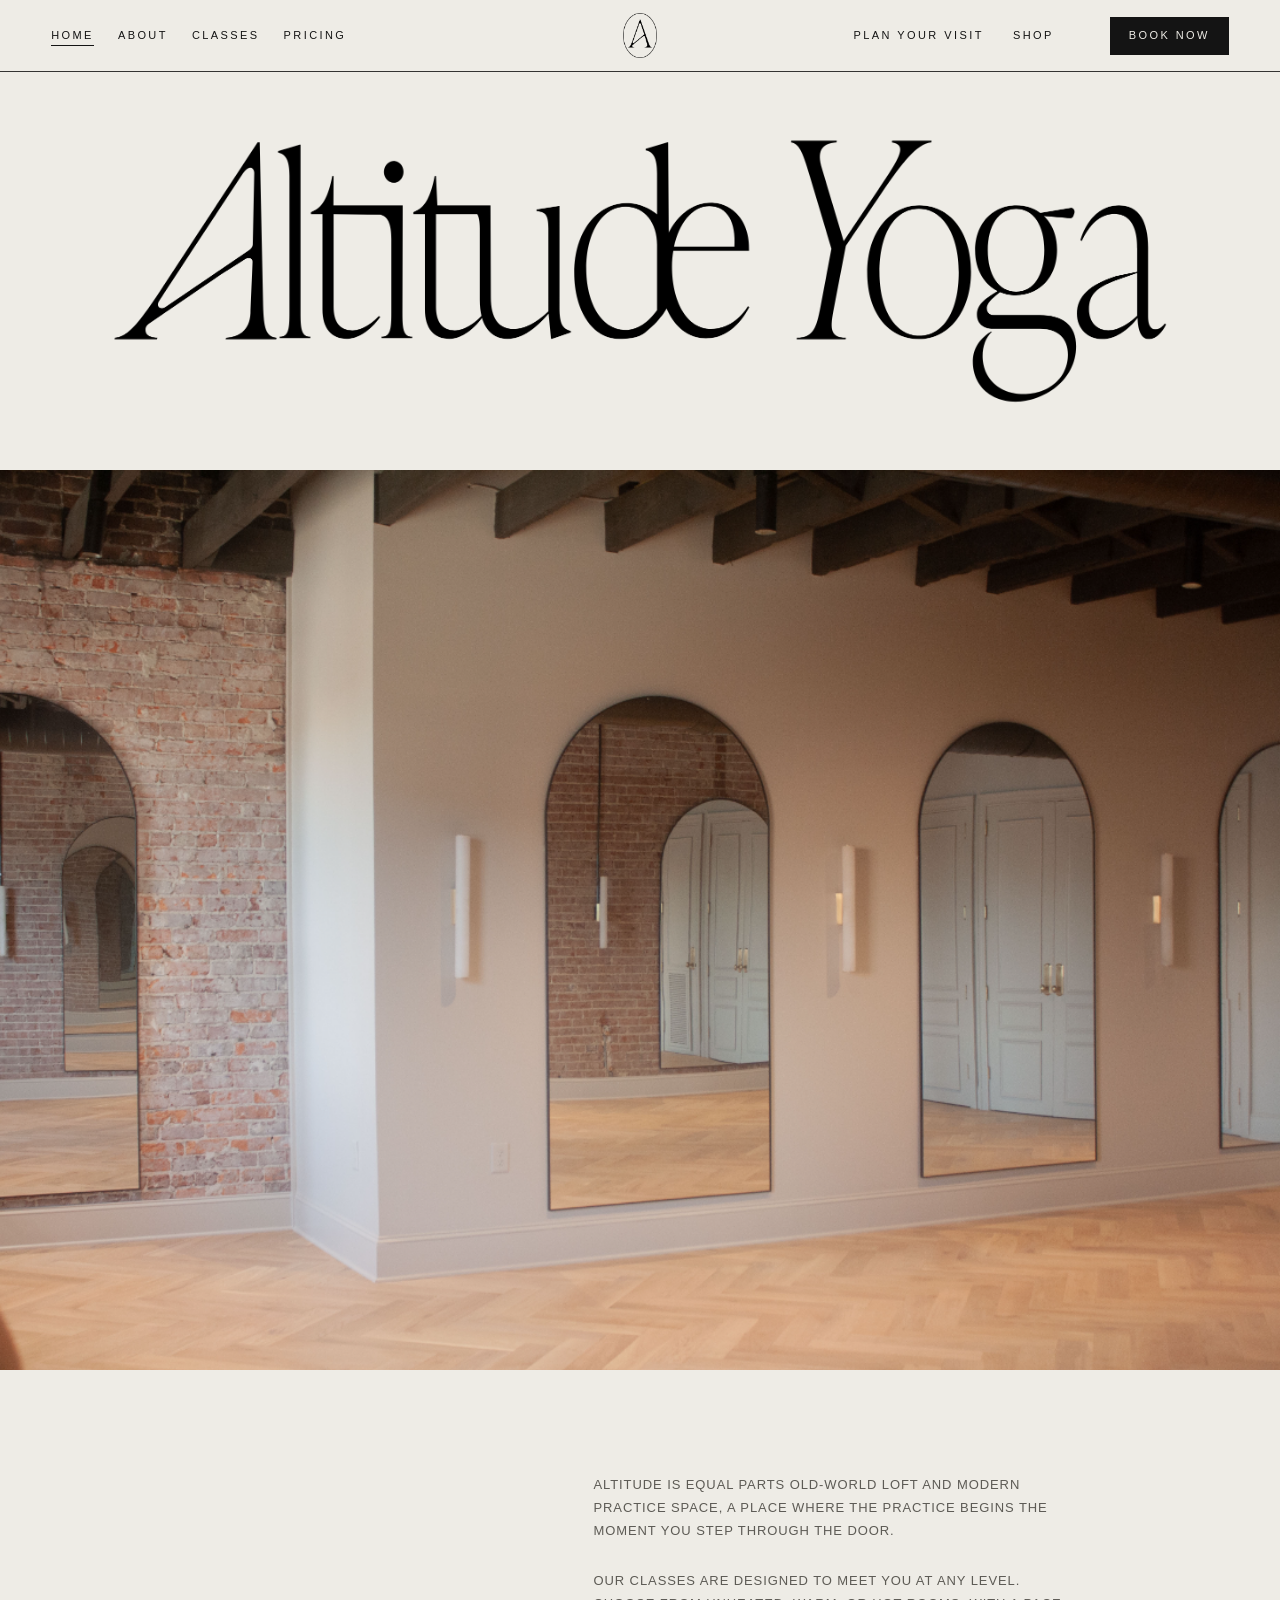
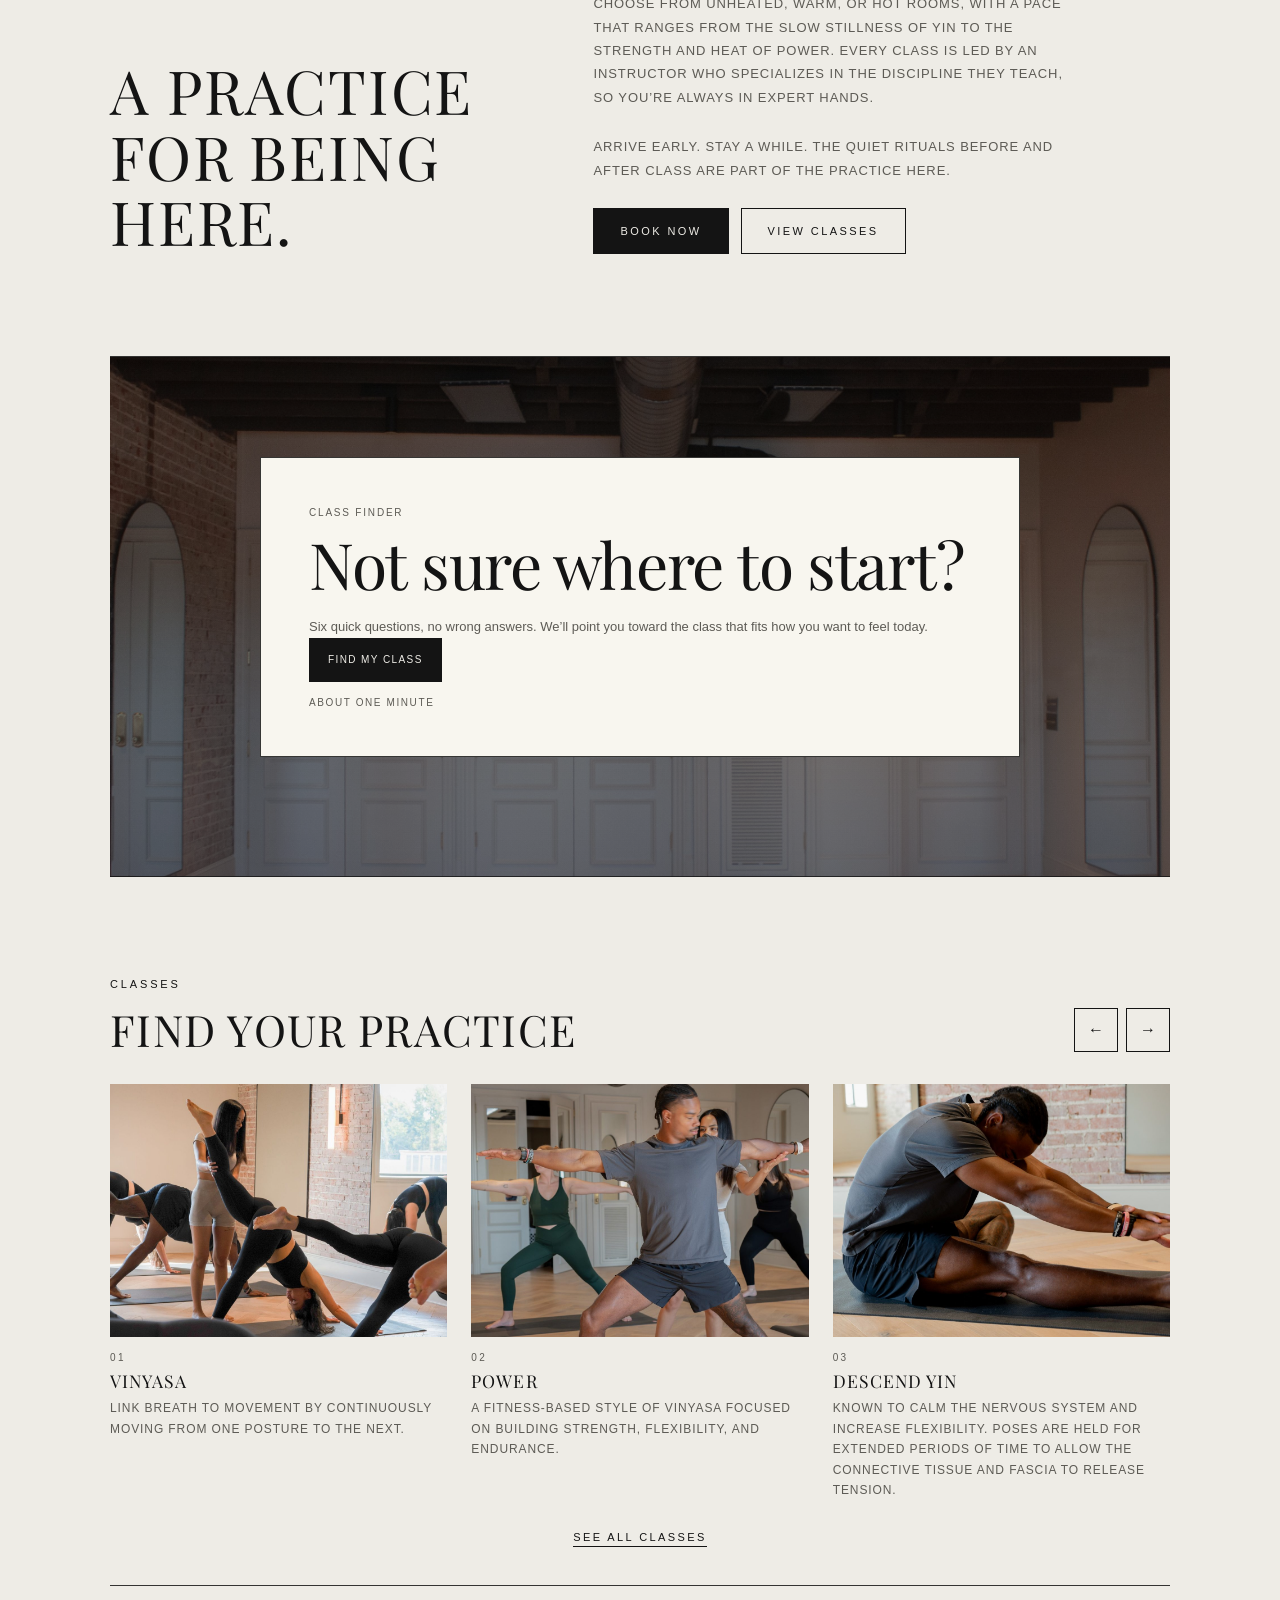
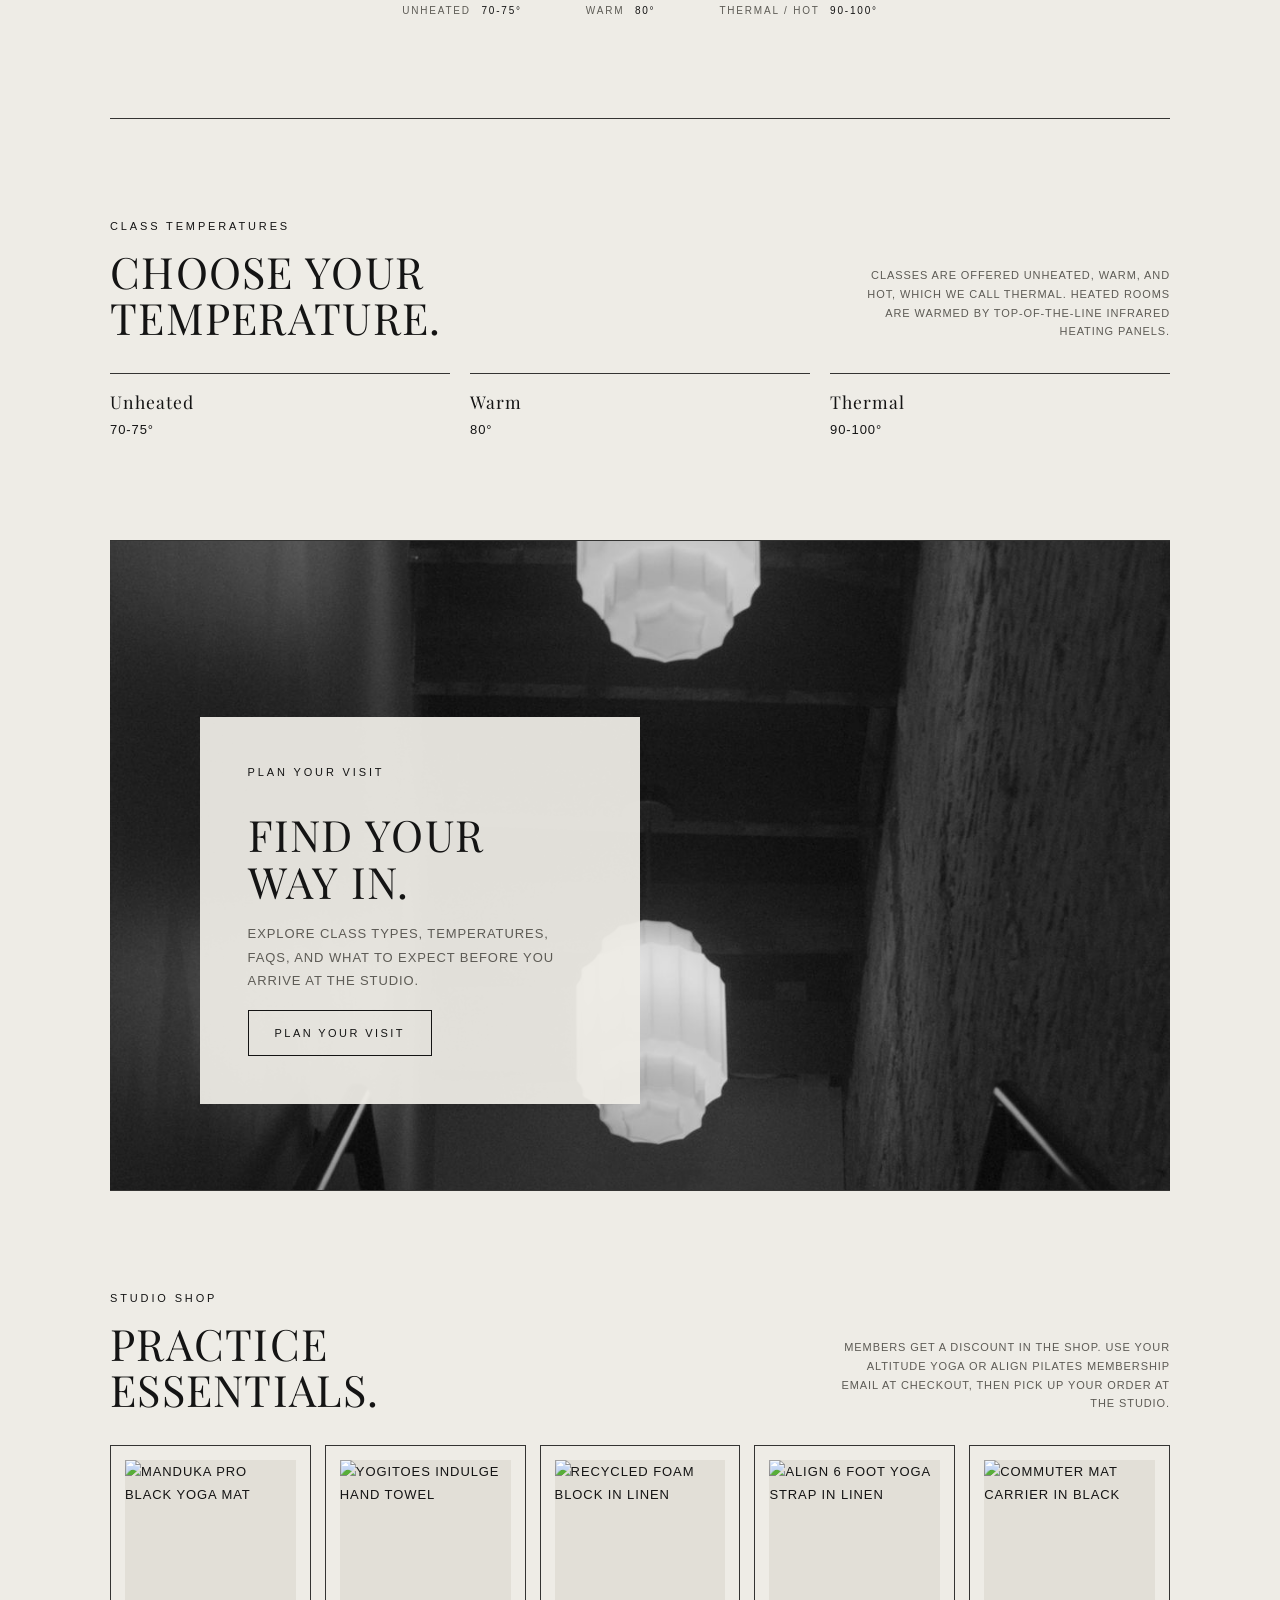
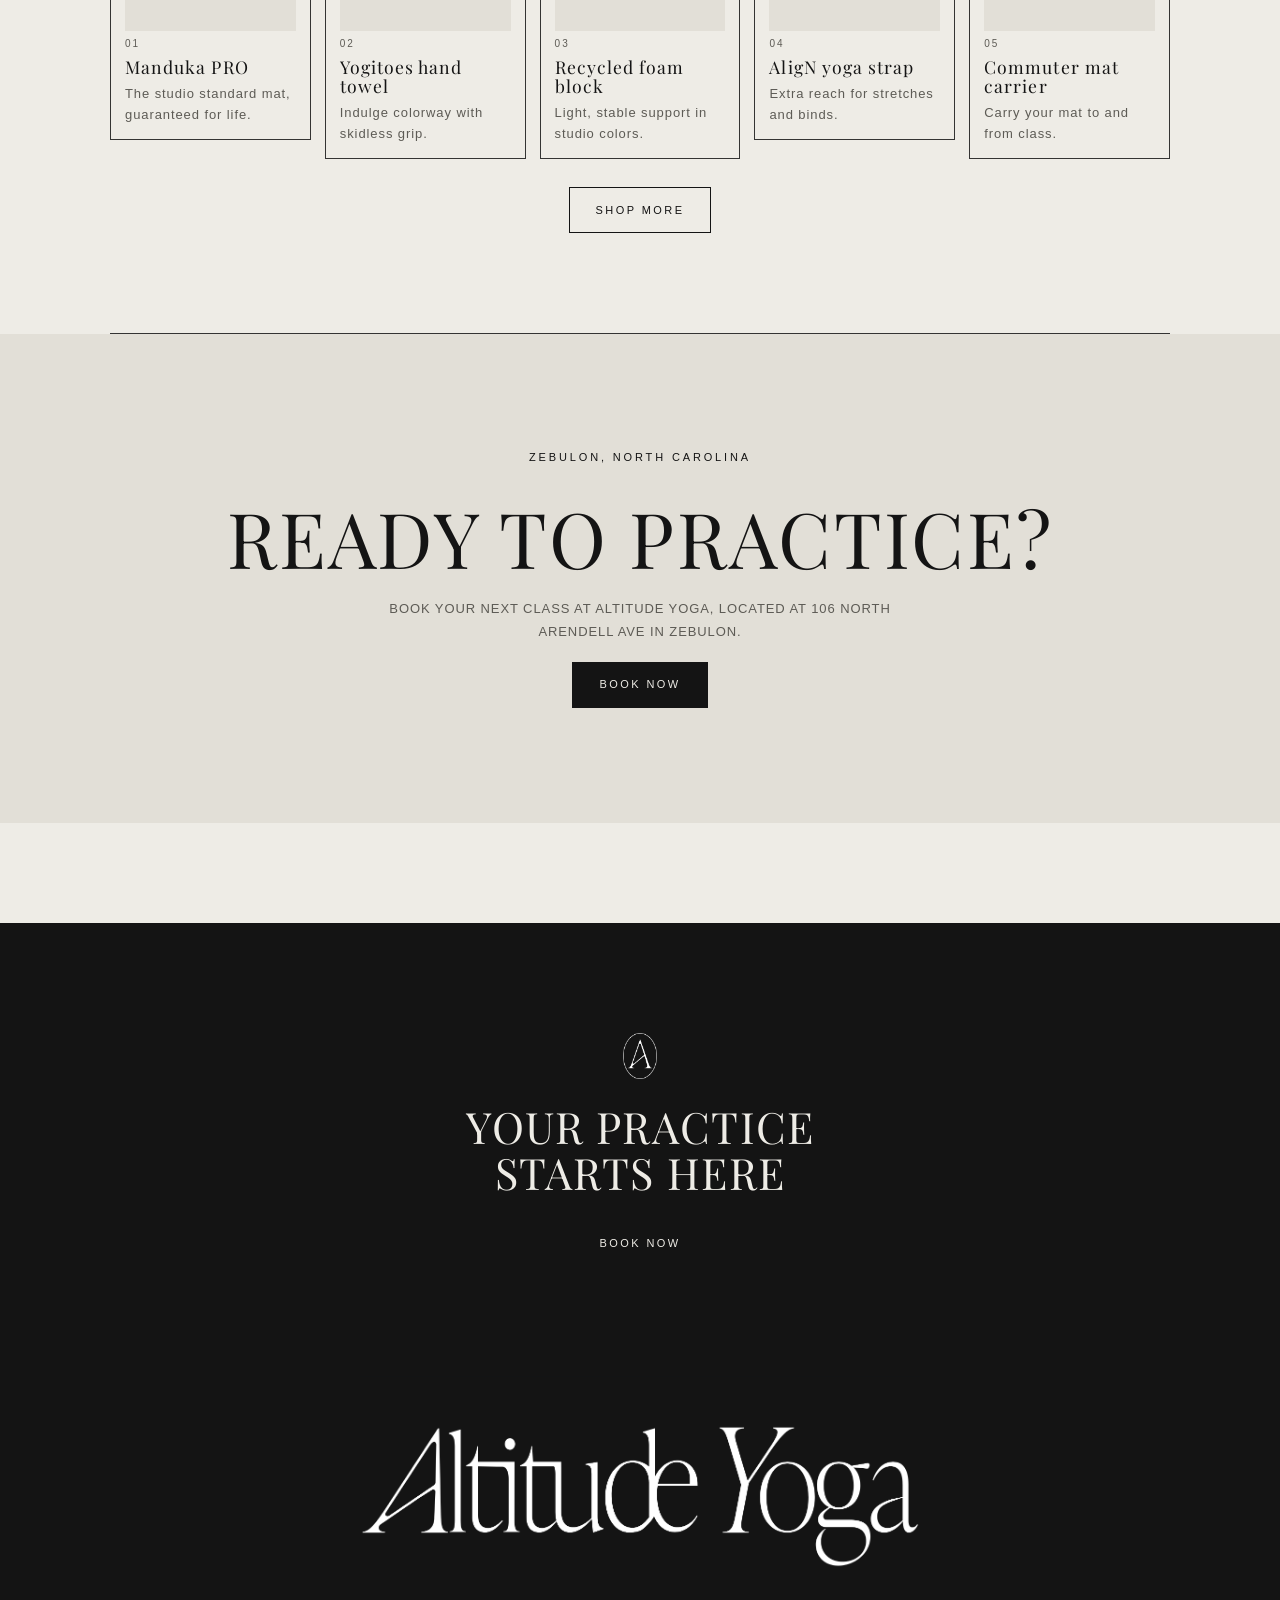
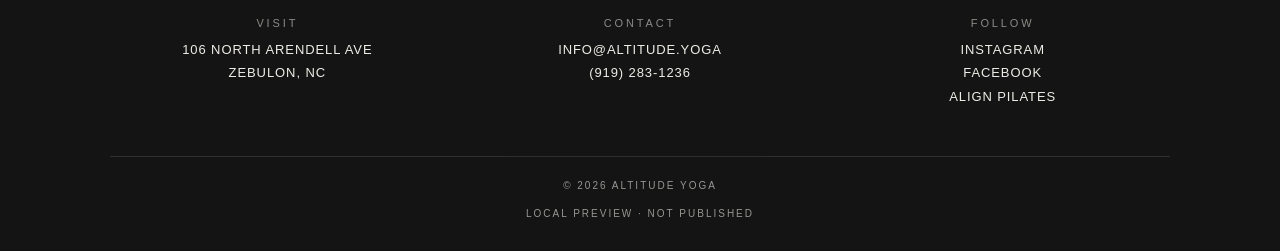
==== 03-build/index.html @ d3bca086 "Home page: new photos for Power, Climb & Descend, and Aero: Mat Pilates Co-Authored-By: Claude Opus " ====
<!doctype html>
<html lang="en">
  <head>
    <meta charset="UTF-8" />
    <meta name="viewport" content="width=device-width, initial-scale=1, viewport-fit=cover" />
    <meta name="theme-color" content="#eeece6" />
    <meta name="description" content="Altitude Yoga is a yoga studio in Zebulon, NC offering Vinyasa, Power, Descend Yin, Yoga Sculpt, Aero: Mat Pilates, memberships, and class packs." />
    <meta name="geo.region" content="US-NC" />
    <meta name="geo.placename" content="Zebulon" />
    <meta name="geo.position" content="35.8244;-78.3147" />
    <title>Yoga Studio in Zebulon, NC | Altitude Yoga</title>
    <link rel="preconnect" href="https://fonts.googleapis.com" />
    <link rel="preconnect" href="https://fonts.gstatic.com" crossorigin />
    <link rel="stylesheet" href="https://fonts.googleapis.com/css2?family=Playfair+Display:wght@400;500&display=swap" />
    <link rel="stylesheet" href="styles.css" />
    <script type="application/ld+json">
      {
        "@context": "https://schema.org",
        "@type": "YogaStudio",
        "name": "Altitude Yoga",
        "description": "Yoga studio in Zebulon, North Carolina offering yoga classes, memberships, and class packs.",
        "address": {
          "@type": "PostalAddress",
          "streetAddress": "106 North Arendell Ave",
          "addressLocality": "Zebulon",
          "addressRegion": "NC",
          "addressCountry": "US"
        },
        "areaServed": "Zebulon, North Carolina",
        "parentOrganization": { "@type": "Organization", "name": "Align Pilates" }
      }
    </script>
    <script src="script.js" defer></script>
    <script src="../class-quiz.js" defer></script>
  </head>
  <body>
    <!-- HEADER -->
    <header class="site-header">
      <nav class="nav-desktop" aria-label="Primary">
        <a class="is-active" href="#top">Home</a>
        <a href="about.html">About</a>
        
        <a href="plan-your-visit.html#classes">Classes</a>
        <a href="pricing.html">Pricing</a>
        <a href="plan-your-visit.html">Plan your visit</a>
        <a href="https://www.shop.altitude.yoga" target="_blank" rel="noopener">Shop</a>
      </nav>
      <a class="header-oval" href="#top" aria-label="Altitude Yoga home">
        <img src="assets/altitude-oval.png" alt="" width="1820" height="2460" />
      </a>
      <div class="header-actions">
        <a class="btn btn-solid btn-small" href="https://get.mndbdy.ly/mBLZj3Mfx7b" target="_blank" rel="noopener">Book now</a>
        <button class="menu-btn" type="button" aria-label="Open menu" aria-expanded="false" aria-controls="mobile-menu">
          <span></span><span></span>
        </button>
      </div>
    </header>

    <!-- MOBILE MENU -->
    <div class="mobile-menu" id="mobile-menu" hidden>
      <nav aria-label="Mobile">
        <a href="#top">Home</a>
        <a href="about.html">About</a>
        
        <a href="plan-your-visit.html#classes">Classes</a>
        <a href="pricing.html">Pricing</a>
        <a href="plan-your-visit.html">Plan your visit</a>
        <a href="https://www.shop.altitude.yoga" target="_blank" rel="noopener">Shop</a>
      </nav>
      <div class="mobile-menu-foot">
        <a class="btn btn-solid" href="https://get.mndbdy.ly/mBLZj3Mfx7b" target="_blank" rel="noopener">Book now</a>
        <img src="assets/altitude-oval.png" alt="" width="1820" height="2460" />
      </div>
    </div>

    <main id="top">
      <!-- MASTHEAD: wordmark on paper -->
      <section class="masthead" aria-labelledby="page-title">
        <h1 id="page-title">
          <img class="wordmark" src="assets/altitude-wordmark.png" alt="Altitude Yoga" width="2390" height="609" />
        </h1>
      </section>

      <!-- IMAGE BAND -->
      <figure class="band">
        <img src="assets/studio/studio-hero-custom.png" alt="Exposed brick, arched mirrors, and white cabinet doors inside the Altitude Yoga studio in Zebulon, North Carolina" />
      </figure>

      <!-- INTRO -->
      <section class="intro wrap" id="about" aria-labelledby="intro-title">
        <h2 id="intro-title">A practice<br />for being here.</h2>
        <div class="intro-body">
          <p>Altitude is equal parts old-world loft and modern practice space, a place where the practice begins the moment you step through the door.</p>
          <p>Our classes are designed to meet you at any level. Choose from unheated, warm, or hot rooms, with a pace that ranges from the slow stillness of yin to the strength and heat of power. Every class is led by an instructor who specializes in the discipline they teach, so you’re always in expert hands.</p>
          <p>Arrive early. Stay a while. The quiet rituals before and after class are part of the practice here.</p>
          <div class="btn-row">
            <a class="btn btn-solid" href="https://get.mndbdy.ly/mBLZj3Mfx7b" target="_blank" rel="noopener">Book now</a>
            <a class="btn btn-line" href="plan-your-visit.html#classes">View classes</a>
          </div>
        </div>
      </section>

      <section class="section wrap quiz-section" aria-label="Class finder">
        <div id="class-quiz"></div>
      </section>

      <!-- CLASSES -->
      <section class="section wrap" id="classes" aria-labelledby="classes-title">
        <div class="section-top">
          <div>
            <p class="eyebrow">Classes</p>
            <h2 id="classes-title">Find your practice</h2>
          </div>
          <div class="carousel-controls">
            <button class="carousel-btn" type="button" data-carousel-prev aria-label="Previous classes">&larr;</button>
            <button class="carousel-btn" type="button" data-carousel-next aria-label="Next classes">&rarr;</button>
          </div>
        </div>
        <div class="class-carousel" id="class-carousel" tabindex="0" aria-label="Class types, scroll or use the arrows to see more">
          <article class="card">
            <div class="card-img ratio-land"><img src="assets/studio/class-vinyasa.jpg" alt="Teacher guiding a student in three-legged dog during a flowing vinyasa class" loading="lazy" width="1200" height="900" /></div>
            <p class="card-num">01</p>
            <h3>Vinyasa</h3>
            <p class="card-text">Link breath to movement by continuously moving from one posture to the next.</p>
          </article>
          <article class="card">
            <div class="card-img ratio-land"><img src="assets/studio/class-power.jpg" alt="Teacher guiding a student's arms in warrior II as the class holds the pose" loading="lazy" width="1200" height="900" /></div>
            <p class="card-num">02</p>
            <h3>Power</h3>
            <p class="card-text">A fitness-based style of vinyasa focused on building strength, flexibility, and endurance.</p>
          </article>
          <article class="card">
            <div class="card-img ratio-land"><img src="assets/studio/class-yin.jpg" alt="Student folding forward in a long seated hold" loading="lazy" width="1200" height="900" /></div>
            <p class="card-num">03</p>
            <h3>Descend Yin</h3>
                        <p class="card-text">Known to calm the nervous system and increase flexibility. Poses are held for extended periods of time to allow the connective tissue and fascia to release tension.</p>
          </article>
          <article class="card">
            <div class="card-img ratio-land"><img src="assets/studio/class-climb-descend.jpg" alt="Student in a low lunge with hands at heart" loading="lazy" width="1200" height="900" /></div>
            <p class="card-num">04</p>
            <h3>Climb &amp; Descend</h3>
            <p class="card-text">The perfect blend of movement and stillness. Students will move through a slow vinyasa before slowing down with long, restorative holds.</p>
          </article>
          <article class="card">
            <div class="card-img ratio-land"><img src="assets/studio/class-sculpt.jpg" alt="Student in a lunge holding hand weights during Yoga Sculpt" loading="lazy" width="1200" height="900" /></div>
            <p class="card-num">05</p>
            <h3>Yoga Sculpt</h3>
            <p class="card-text">This class blends the mindful movement of yoga with the strength and sculpting power of a full-body workout - yoga, dumbbell-based strength training, and a stretch cooldown all in one class.</p>
          </article>
          <article class="card">
            <div class="card-img ratio-land"><img src="assets/studio/class-pilates.jpg" alt="Student lifting into wheel pose on the mat" loading="lazy" width="1200" height="900" /></div>
            <p class="card-num">06</p>
            <h3>Aero: Mat Pilates</h3>
                        <p class="card-text">A mat Pilates class focused on core strength, control, and precise movement. Expect to feel the burn.</p>
          </article>
        </div>
        <div class="carousel-foot"><a class="link" href="plan-your-visit.html#classes">See all classes</a></div>
        <div class="temperature-note" aria-label="Class temperatures">
          <span>Unheated <strong>70-75&deg;</strong></span>
          <span>Warm <strong>80&deg;</strong></span>
          <span>Thermal / Hot <strong>90-100&deg;</strong></span>
        </div>
      </section>

      <section class="section wrap heat-section" aria-labelledby="heat-title">
        <div class="section-top"><div><p class="eyebrow">Class temperatures</p><h2 id="heat-title">Choose your<br />temperature.</h2></div><p class="shop-member-note">Classes are offered unheated, warm, and hot, which we call Thermal. Heated rooms are warmed by top-of-the-line infrared heating panels.</p></div>
        <div class="planner-classes heat-options">
          <article><h3>Unheated</h3><p><strong>70-75&deg;</strong></p></article>
          <article><h3>Warm</h3><p><strong>80&deg;</strong></p></article>
          <article><h3>Thermal</h3><p><strong>90-100&deg;</strong></p></article>
        </div>
      </section>

      <section class="section wrap visit-preview" aria-labelledby="visit-preview-title">
        <div class="visit-preview-copy"><p class="eyebrow">Plan your visit</p><h2 id="visit-preview-title">Find your<br />way in.</h2><p class="muted">Explore class types, temperatures, FAQs, and what to expect before you arrive at the studio.</p><a class="btn btn-line" href="plan-your-visit.html">Plan your visit</a></div>
        <img src="assets/studio/studio-stairwell.jpg" alt="Two glass pendant lights hanging above the studio stairwell" loading="lazy" />
      </section>

      <section class="section wrap shop-preview" aria-labelledby="shop-title">
        <div class="section-top"><div><p class="eyebrow">Studio shop</p><h2 id="shop-title">Practice<br />essentials.</h2></div><p class="shop-member-note">Members get a discount in the shop. Use your Altitude Yoga or Align Pilates membership email at checkout, then pick up your order at the studio.</p></div>
        <div class="shop-grid">
          <a class="shop-card" href="https://www.shop.altitude.yoga/product/manduka-pro?sku=111011010" target="_blank" rel="noopener"><img src="https://cdn.shopify.com/s/files/1/0132/3529/0170/files/111011010-Mats-PRO71-BLACK-01.jpg?width=800" alt="Manduka PRO black yoga mat" loading="lazy" /><span>01</span><h3>Manduka PRO</h3><p>The studio standard mat, guaranteed for life.</p></a>
          <a class="shop-card" href="https://www.shop.altitude.yoga/product/yogitoes-hand-towel?sku=261071060" target="_blank" rel="noopener"><img src="https://cdn.shopify.com/s/files/1/0132/3529/0170/files/261071060-YTRSKIDLESS-16-INDULGE_2.0_01.jpg?width=800" alt="Yogitoes Indulge hand towel" loading="lazy" /><span>02</span><h3>Yogitoes hand towel</h3><p>Indulge colorway with skidless grip.</p></a>
          <a class="shop-card" href="https://www.shop.altitude.yoga/product/recycled-foam-block?sku=451012684" target="_blank" rel="noopener"><img src="https://cdn.shopify.com/s/files/1/0132/3529/0170/files/451012684-R-FOAM-BLOCK-LINEN_02.jpg?width=800" alt="Recycled foam block in Linen" loading="lazy" /><span>03</span><h3>Recycled foam block</h3><p>Light, stable support in studio colors.</p></a>
          <a class="shop-card" href="https://www.shop.altitude.yoga/product/align-yoga-strap-6?sku=413016684" target="_blank" rel="noopener"><img src="https://cdn.shopify.com/s/files/1/0132/3529/0170/files/413016684_ALIGN-6FT_LINEN_02.jpg?width=800" alt="AligN 6 foot yoga strap in Linen" loading="lazy" /><span>04</span><h3>AligN yoga strap</h3><p>Extra reach for stretches and binds.</p></a>
          <a class="shop-card" href="https://www.shop.altitude.yoga/product/the-commuter?sku=332012010" target="_blank" rel="noopener"><img src="https://cdn.shopify.com/s/files/1/0132/3529/0170/products/2132md_Commuter_332012010_Carriers_Black_01_1.jpg?width=800" alt="Commuter mat carrier in Black" loading="lazy" /><span>05</span><h3>Commuter mat carrier</h3><p>Carry your mat to and from class.</p></a>
        </div>
        <div class="shop-more"><a class="btn btn-line" href="https://www.shop.altitude.yoga" target="_blank" rel="noopener">Shop more</a></div>
      </section>

      <section class="booking-cta" id="booking" aria-labelledby="booking-title">
        <p class="eyebrow">Zebulon, North Carolina</p>
        <h2 id="booking-title">Ready to practice?</h2>
        <p>Book your next class at Altitude Yoga, located at 106 North Arendell Ave in Zebulon.</p>
        <a class="btn btn-solid" href="https://get.mndbdy.ly/mBLZj3Mfx7b" target="_blank" rel="noopener">Book now</a>
      </section>

      <!-- CLOSING -->
      <section class="closing" aria-labelledby="closing-title">
        <img class="closing-oval" src="assets/altitude-oval.png" alt="" width="1820" height="2460" />
        <h2 id="closing-title">Your practice<br />starts here</h2>
        <a class="btn btn-light" href="https://get.mndbdy.ly/mBLZj3Mfx7b" target="_blank" rel="noopener">Book now</a>
      </section>
    </main>

    <!-- FOOTER -->
    <footer class="site-footer" id="journal">
      <img class="footer-wordmark" src="assets/altitude-wordmark.png" alt="Altitude Yoga" width="2390" height="609" loading="lazy" />
      <div class="footer-grid">
        <div>
          <p class="eyebrow">Visit</p>
          <p>106 North Arendell Ave<br />Zebulon, NC</p>
        </div>
        <div>
          <p class="eyebrow">Contact</p>
          <p><a href="mailto:info@altitude.yoga">info@altitude.yoga</a><br /><a href="tel:+19192831236">(919) 283-1236</a></p>
        </div>
        <div>
          <p class="eyebrow">Follow</p>
          <p><a href="https://www.instagram.com/altitude_yoga_nc/" target="_blank" rel="noopener">Instagram</a><br /><a href="https://www.facebook.com/share/1F29ZhQ2dJ/" target="_blank" rel="noopener">Facebook</a><br /><a href="https://www.alignpilates.fit" target="_blank" rel="noopener">Align Pilates</a></p>
        </div>
      </div>
      <p class="footer-copy">© 2026 Altitude Yoga</p>
      <p class="footer-version"><!--site-version-->Local preview · not published<!--/site-version--></p>
    </footer>
  </body>
</html>
---- 03-build/styles.css ----
/* Altitude Yoga — home page
   Type: Playfair Display (display) + Helvetica (UI/body), all caps.
   Logos: altitude-wordmark.png / altitude-oval.png are black; .invert makes them white. */

:root {
  --paper: #eeece6;
  --stone: #e2dfd7;
  --ink: #141414;
  --muted: #5d5b55;
  --rule: rgba(20, 20, 20, .85);
  --serif: 'Playfair Display', 'Times New Roman', Times, serif;
  --sans: 'Helvetica Neue', Helvetica, Arial, sans-serif;
  --gutter: clamp(20px, 4vw, 56px);
  --max: 1120px;
  --header-h: 72px;
  --safe-top: env(safe-area-inset-top, 0px);
  --safe-bottom: env(safe-area-inset-bottom, 0px);
}

* { box-sizing: border-box; }
html { scroll-behavior: smooth; scroll-padding-top: calc(var(--header-h) + var(--safe-top)); -webkit-text-size-adjust: 100%; }
body {
  margin: 0;
  background: var(--paper);
  color: var(--ink);
  font: 400 13px/1.8 var(--sans);
  letter-spacing: .07em;
  text-transform: uppercase;
  -webkit-font-smoothing: antialiased;
  -webkit-tap-highlight-color: transparent;
}
body.menu-open { overflow: hidden; }
img { display: block; max-width: 100%; height: auto; }
a { color: inherit; text-decoration: none; }
h1, h2, h3, p, ul, figure { margin: 0; padding: 0; }
h2, h3 { font-family: var(--serif); font-weight: 400; letter-spacing: .03em; line-height: 1.08; }
h2 { font-size: clamp(1.8rem, 3.4vw, 2.7rem); }
h3 { font-size: 1.1rem; letter-spacing: .06em; }
:focus-visible { outline: 1px solid currentColor; outline-offset: 4px; }

.wrap { width: min(100% - var(--gutter) * 2, var(--max)); margin-inline: auto; }
.eyebrow { margin-bottom: 14px; font: 500 11px/1.3 var(--sans); letter-spacing: .26em; }
.muted { color: var(--muted); }

/* Buttons */
.btn {
  display: inline-flex;
  align-items: center;
  justify-content: center;
  min-height: 46px;
  padding: 0 26px;
  border: 1px solid var(--ink);
  font: 500 11px/1 var(--sans);
  letter-spacing: .22em;
  transition: background .2s, color .2s;
}
.btn-solid { background: var(--ink); color: var(--paper); }
.btn-solid:hover { background: transparent; color: var(--ink); }
.btn-line:hover { background: var(--ink); color: var(--paper); }
.btn-light { border-color: var(--paper); color: var(--paper); }
.btn-light:hover { background: var(--paper); color: var(--ink); }
.btn-small { min-height: 38px; padding: 0 18px; }
.btn-row { display: flex; flex-wrap: wrap; gap: 12px; }
.link { padding-bottom: 3px; border-bottom: 1px solid currentColor; font: 500 11px/1 var(--sans); letter-spacing: .22em; white-space: nowrap; }
.link:hover { opacity: .6; }

/* Header */
.site-header {
  position: sticky;
  top: 0;
  z-index: 30;
  display: grid;
  grid-template-columns: 1fr auto 1fr;
  align-items: center;
  height: calc(var(--header-h) + var(--safe-top));
  padding: var(--safe-top) var(--gutter) 0;
  background: var(--paper);
  border-bottom: 1px solid var(--rule);
}
.nav-desktop { display: flex; gap: 24px; }
@media (min-width: 901px) and (max-width: 1040px) {
  .nav-desktop { gap: 16px; }
}
.nav-desktop a { padding: 4px 0; font: 500 11px/1 var(--sans); letter-spacing: .22em; border-bottom: 1px solid transparent; }
.nav-desktop a:hover, .nav-desktop .is-active { border-bottom-color: var(--ink); }
.header-oval { justify-self: center; }
.header-oval img { width: 34px; }
.header-actions { display: flex; align-items: center; justify-content: flex-end; gap: 8px; }
.menu-btn { display: none; }

@media (min-width: 901px) {
  .nav-desktop a[href="plan-your-visit.html"] { position: absolute; top: 50%; right: calc(var(--gutter) + 245px); transform: translateY(-50%); white-space: nowrap; }
  .nav-desktop a[href="https://www.shop.altitude.yoga"] { position: absolute; top: 50%; right: calc(var(--gutter) + 175px); transform: translateY(-50%); white-space: nowrap; }
}

/* Mobile menu */
.mobile-menu {
  position: fixed;
  inset: 0;
  z-index: 20;
  display: flex;
  flex-direction: column;
  justify-content: space-between;
  height: 100dvh;
  padding: calc(var(--header-h) + var(--safe-top) + 24px) var(--gutter) calc(28px + var(--safe-bottom));
  background: var(--paper);
  overflow-y: auto;
}
.mobile-menu[hidden] { display: none; }
.mobile-menu nav { display: grid; }
.mobile-menu nav a { padding: 14px 0; border-bottom: 1px solid rgba(20, 20, 20, .15); font: 400 1.5rem/1.2 var(--serif); letter-spacing: .06em; }
.mobile-menu-foot { display: flex; align-items: center; justify-content: space-between; gap: 16px; padding-top: 28px; }
.mobile-menu-foot img { width: 30px; }

/* Masthead */
.masthead { padding: clamp(28px, 5vw, 64px) var(--gutter) clamp(36px, 5vw, 72px); }
.wordmark { width: min(100%, 1060px); margin: 0 auto; }
.masthead-meta {
  display: flex;
  justify-content: space-between;
  gap: 16px;
  max-width: 1060px;
  margin: clamp(20px, 3vw, 36px) auto 0;
  padding: 14px 0;
  border-top: 1px solid var(--rule);
  font: 500 10px/1.4 var(--sans);
  letter-spacing: .24em;
}

/* Image band */
.band { position: relative; width: 100%; margin: 0; overflow: hidden; background: #2a2a2a; }
.band img { width: 100%; height: auto; }
.band figcaption { position: absolute; left: 24px; bottom: 20px; color: #fff; font: 500 10px/1.9 var(--sans); letter-spacing: .26em; }

/* Intro */
.intro { display: grid; grid-template-columns: 1fr 1.3fr; gap: 40px; align-items: end; max-width: 1060px; padding: clamp(56px, 8vw, 110px) 0; border-bottom: 1px solid var(--rule); }
.intro h2 { font-size: clamp(2.2rem, 5vw, 3.8rem); }
.intro-body { display: grid; gap: 26px; }
.intro-body p { color: var(--muted); max-width: 480px; }
.page-heading { padding: clamp(70px, 12vw, 160px) 0 clamp(56px, 8vw, 100px); }
.about-hero-photo { width: min(100% - var(--gutter) * 2, 1280px); height: clamp(300px, 45vw, 620px); margin: 0 auto clamp(56px, 8vw, 110px); overflow: hidden; }
.about-hero-photo img { width: 100%; height: 100%; object-fit: cover; }
.visit-hero-photo { width: min(100% - var(--gutter) * 2, 1280px); height: clamp(280px, 42vw, 560px); margin: 0 auto clamp(56px, 8vw, 110px); overflow: hidden; }
.visit-hero-photo img { width: 100%; height: 100%; object-fit: cover; }
.page-heading h1 { max-width: 800px; margin-bottom: 26px; font: 400 clamp(3.6rem, 9vw, 8rem)/.94 var(--serif); letter-spacing: -.03em; text-transform: none; }
.lead { max-width: 620px; color: var(--muted); font-size: 1.05rem; line-height: 1.7; text-transform: none; }
.story { display: grid; grid-template-columns: 1fr 1.25fr; gap: 48px; padding: clamp(56px, 8vw, 110px) 0; border-top: 1px solid var(--rule); }
.story h2, .location-band h2 { font-size: clamp(2.4rem, 5vw, 4.5rem); }
.story-heading img { width: 100%; height: 300px; margin-top: 32px; object-fit: cover; }
.story-copy { display: grid; gap: 22px; max-width: 600px; color: var(--muted); line-height: 1.8; text-transform: none; }
.story-copy .btn { justify-self: start; margin-top: 10px; text-transform: uppercase; }
.about-page .page-heading { width: 100%; max-width: none; min-height: clamp(480px, 64vw, 760px); margin: 0; padding-inline: var(--gutter); display: grid; align-content: center; background: linear-gradient(rgba(20, 20, 20, .34), rgba(20, 20, 20, .5)), url('assets/studio/studio-mirror-wall.jpg') center / cover; color: var(--paper); text-align: center; }
.about-page .page-heading .lead { margin-inline: auto; color: var(--paper); }
.about-page .page-heading h1, .plan-page .page-heading h1 { margin-inline: auto; }
.about-page .page-heading .eyebrow { color: var(--paper); }
.plan-page .page-heading { width: 100%; max-width: none; min-height: clamp(480px, 64vw, 760px); margin: 0; padding-inline: var(--gutter); display: grid; align-content: center; background: linear-gradient(rgba(20, 20, 20, .34), rgba(20, 20, 20, .5)), url('assets/studio/studio-room-view.jpg') center / cover; color: var(--paper); text-align: center; }
.plan-page .page-heading .lead, .plan-page .page-heading .eyebrow { color: var(--paper); margin-inline: auto; }
.about-page .story { grid-template-columns: 1fr; max-width: 860px; text-align: center; }
.about-page .story-heading img { display: none; }
.about-page .story-copy { margin-inline: auto; text-align: center; }
.about-page .story-copy .btn { justify-self: center; }
.location-band { display: grid; place-items: center; min-height: 380px; padding: var(--gutter); background: var(--stone); text-align: center; }
.location-band p:not(.eyebrow) { margin-top: 18px; color: var(--muted); text-transform: none; }
.about-gallery { display: grid; grid-template-columns: repeat(3, 1fr); gap: 14px; padding: 0 var(--gutter) clamp(56px, 8vw, 110px); }
.about-gallery img { width: 100%; height: auto; aspect-ratio: 3 / 2; object-fit: cover; }
.visit-gallery { display: grid; grid-template-columns: 1.2fr .8fr 1fr; gap: 14px; margin-top: clamp(40px, 6vw, 80px); padding: 0 var(--gutter) clamp(56px, 8vw, 110px); }
.visit-gallery img { width: 100%; height: clamp(240px, 30vw, 420px); object-fit: cover; }
.visit-gallery img:nth-child(2) { margin-top: 48px; }
.pricing-guide-layout { display: grid; grid-template-columns: 1fr 1fr; align-items: center; gap: 70px; }
.pricing-guide-full { width: min(100%, 520px); justify-self: center; }
.booking-cta { display: grid; justify-items: center; gap: 18px; padding: clamp(64px, 9vw, 120px) var(--gutter); background: var(--stone); text-align: center; }
.booking-cta h2 { font-size: clamp(2.8rem, 6vw, 5rem); }
.booking-cta p:not(.eyebrow) { max-width: 560px; color: var(--muted); }
.membership-hero { padding-top: clamp(40px, 6vw, 72px); padding-bottom: clamp(48px, 7vw, 88px); text-align: center; }
.membership-hero h1 { margin-bottom: 24px; font: 400 clamp(3rem, 7vw, 6.5rem)/.95 var(--serif); letter-spacing: -.03em; text-transform: none; }
.membership-hero .lead { margin-inline: auto; }
.membership-cards { display: grid; grid-template-columns: repeat(3, 1fr); gap: 18px; }
.membership-photo { height: clamp(220px, 32vw, 420px); margin-bottom: clamp(28px, 5vw, 58px); overflow: hidden; }
.membership-photo { height: clamp(320px, 44vw, 620px); margin-bottom: clamp(28px, 5vw, 58px); overflow: hidden; }
.membership-photo img { width: 100%; height: 100%; object-fit: cover; }
.membership-card { display: grid; height: 606px; grid-template-rows: auto auto minmax(122px, 1fr) auto auto; align-items: start; padding: clamp(26px, 3vw, 40px); background: var(--surface); border: 1px solid var(--rule); }
.membership-card h2 { margin: 34px 0 20px; font-size: clamp(2rem, 3vw, 3rem); text-transform: none; }
.membership-card h2 em { font-size: .65em; font-style: normal; }
.membership-card > p:not(.card-num) { min-height: 88px; color: var(--muted); line-height: 1.65; text-transform: none; }
.membership-card strong { padding: 28px 0 24px; font: 400 clamp(2rem, 4vw, 3rem)/1 var(--serif); }
.membership-card strong span { margin-left: 5px; color: var(--muted); font: 500 10px/1 var(--sans); letter-spacing: .16em; text-transform: uppercase; }
.membership-card .btn { align-self: flex-start; }
.membership-card { text-align: center; }
.membership-card .card-num { display: none; }
.membership-card h2 { width: 100%; }
.membership-card .btn { align-self: center; }
.membership-type { margin: 0 0 16px; color: var(--accent-dark); font: 500 10px/1.2 var(--sans); letter-spacing: .18em; text-transform: uppercase; }
.membership-perks { min-height: 122px; padding: 0; color: var(--muted); font-size: 12px; line-height: 1.7; list-style: none; text-transform: none; }
.membership-perks li::before { content: '• '; color: var(--ink); }
.membership-perks a { color: var(--ink); text-decoration: underline; }
.membership-note { display: flex; justify-content: center; align-items: center; flex-wrap: wrap; gap: 16px 34px; padding: 28px var(--gutter) 90px; color: var(--muted); text-align: center; text-transform: none; }
.planner-classes { display: grid; grid-template-columns: repeat(3, 1fr); gap: 28px 20px; }
.planner-classes article { padding-top: 18px; border-top: 1px solid var(--rule); }
.planner-classes h3 { margin-bottom: 8px; text-transform: none; }
.planner-classes p { color: var(--muted); line-height: 1.65; text-transform: none; }
.quiz-section { position: relative; display: grid; grid-template-columns: minmax(0, 760px); justify-content: center; min-height: 520px; padding: clamp(26px, 7vw, 80px); overflow: hidden; background: linear-gradient(rgba(20, 20, 20, .28), rgba(20, 20, 20, .48)), url('assets/studio/studio-img-0294.jpg') center / cover; }
.heat-options strong { color: var(--ink); font-weight: 500; }

.quiz-intro { display: none; }
.quiz-intro h2 { margin-bottom: 18px; font-size: clamp(2.4rem, 5vw, 4rem); }
#class-quiz { min-width: 0; color: var(--ink); text-transform: none; letter-spacing: 0; }
.aq-screen { padding: clamp(26px, 4vw, 48px); border: 1px solid var(--rule); background: var(--surface); }
.aq-screen { padding: clamp(26px, 4vw, 48px); border: 1px solid var(--rule); background: #f8f6ef; opacity: 1; }
.btn-light { border-color: var(--ink); background: var(--ink); color: var(--paper); }
.aq-eyebrow { margin: 0 0 14px; color: var(--muted); font: 500 10px/1.3 var(--sans); letter-spacing: .18em; text-transform: uppercase; }
.aq-accent { color: var(--accent-dark); }
.aq-display, .aq-heading { margin: 0 0 20px; font: 400 clamp(2.2rem, 5vw, 4.2rem)/.98 var(--serif); letter-spacing: -.02em; }
.aq-heading { font-size: clamp(1.8rem, 3vw, 2.8rem); }
.aq-lede, .aq-tagline, .aq-desc { color: var(--muted); line-height: 1.7; }
.aq-small { margin-top: 16px; color: var(--muted); font: 500 10px/1 var(--sans); letter-spacing: .16em; text-transform: uppercase; }
.aq-btn { display: inline-flex; align-items: center; justify-content: center; min-height: 44px; padding: 0 18px; border: 1px solid var(--ink); background: transparent; color: var(--ink); cursor: pointer; font: 500 10px/1 var(--sans); letter-spacing: .14em; text-decoration: none; text-transform: uppercase; }
.aq-btn-primary { background: var(--ink); color: var(--paper); }
.aq-btn-primary:hover, .aq-btn-primary:focus-visible { background: var(--accent-dark); border-color: var(--accent-dark); }
.aq-btn-ghost:hover, .aq-btn-ghost:focus-visible { background: var(--stone); }
.aq-topbar { display: grid; grid-template-columns: auto 1fr auto; gap: 14px; align-items: center; margin-bottom: 34px; }
.aq-back { display: grid; place-items: center; width: 34px; height: 34px; padding: 0; border: 0; background: none; color: var(--ink); cursor: pointer; }
.aq-progress { display: flex; gap: 5px; }
.aq-seg { height: 2px; flex: 1; background: var(--line); }
.aq-seg.is-on { background: var(--ink); }
.aq-count { color: var(--muted); font: 500 10px/1 var(--sans); letter-spacing: .12em; white-space: nowrap; }
.aq-options { display: grid; gap: 10px; }
.aq-opt { display: grid; grid-template-columns: 34px 1fr; gap: 12px; align-items: center; width: 100%; padding: 14px; border: 1px solid var(--line); background: transparent; color: var(--ink); text-align: left; cursor: pointer; font: 400 1rem/1.4 var(--serif); }
.aq-opt:hover, .aq-opt:focus-visible, .aq-opt.is-selected { border-color: var(--ink); background: var(--paper); }
.aq-letter { display: grid; place-items: center; width: 26px; height: 26px; border: 1px solid var(--line); color: var(--muted); font: 500 10px/1 var(--sans); }
.aq-actions { display: flex; flex-wrap: wrap; gap: 10px; margin-top: 24px; }
.aq-card { margin-top: 26px; padding-top: 26px; border-top: 1px solid var(--line); }
.aq-alt { display: flex; flex-wrap: wrap; gap: 10px; align-items: center; margin-top: 22px; color: var(--muted); font: 500 10px/1 var(--sans); letter-spacing: .1em; text-transform: uppercase; }
.aq-chip { padding: 8px 10px; border: 1px solid var(--line); color: var(--ink); }

/* Sections */
.section { max-width: 1060px; padding: clamp(56px, 8vw, 100px) 0; border-bottom: 1px solid var(--rule); }
.section.quiz-section { padding-inline: clamp(20px, 6vw, 80px); }
.section-top { display: flex; justify-content: space-between; align-items: flex-end; gap: 20px; margin-bottom: 32px; }

/* Card rails: grid on desktop, swipe rail on phones */
.rail { display: grid; gap: 24px; }
.rail-3 { display: flex; grid-template-columns: none; gap: 24px; overflow-x: auto; scroll-snap-type: x mandatory; scrollbar-width: none; }
.rail-3::-webkit-scrollbar { display: none; }
.rail-3 > * { flex: 0 0 31%; scroll-snap-align: start; }
.rail-4 { grid-template-columns: repeat(4, 1fr); }
.card { display: grid; align-content: start; gap: 8px; }
.card-img { overflow: hidden; background: var(--stone); margin-bottom: 8px; }
.ratio-land { aspect-ratio: 4 / 3; }
.ratio-port { aspect-ratio: 4 / 5; }
.card-img img { width: 100%; height: 100%; object-fit: cover; object-position: center 25%; transition: transform .6s ease; }
.card:hover .card-img img { transform: scale(1.03); }
.teacher-photo-coming-soon { display: grid; place-items: center; background: linear-gradient(rgba(20, 20, 20, .28), rgba(20, 20, 20, .48)), url('assets/studio/studio-brick-mirror.jpg') center / cover; color: var(--paper); font: 500 10px/1 var(--sans); letter-spacing: .2em; text-align: center; text-transform: uppercase; }
.card-num, .card-role { font: 500 10px/1 var(--sans); letter-spacing: .24em; color: var(--muted); }
.card-text { color: var(--muted); font-size: 12px; line-height: 1.7; }
.teacher-bio { display: -webkit-box; overflow: hidden; color: var(--muted); font-size: 13px; line-height: 1.75; letter-spacing: .02em; text-transform: none; -webkit-box-orient: vertical; -webkit-line-clamp: 3; line-clamp: 3; }
.teacher-bio.is-expanded { display: block; overflow: visible; -webkit-line-clamp: unset; line-clamp: unset; }
.bio-toggle { display: inline-flex; align-items: center; gap: 6px; justify-self: start; margin: 0; padding: 2px 0; border: 0; background: none; color: inherit; cursor: pointer; font: 500 11px/1 var(--sans); letter-spacing: .16em; text-transform: uppercase; }
.bio-toggle::before { content: ""; width: 0; height: 0; border-top: 4px solid transparent; border-bottom: 4px solid transparent; border-left: 5px solid currentColor; }
.bio-toggle[aria-expanded="true"]::before { border-top: 5px solid currentColor; border-right: 4px solid transparent; border-bottom: 0; border-left: 4px solid transparent; }
.bio-toggle[hidden] { display: none; }

/* Classes carousel: one row, auto-advances (script.js) */
.class-carousel {
  display: flex;
  gap: 24px;
  overflow-x: auto;
  scroll-snap-type: x mandatory;
  scroll-behavior: smooth;
  scrollbar-width: none;
  -webkit-overflow-scrolling: touch;
}
.class-carousel::-webkit-scrollbar { display: none; }
.class-carousel:focus-visible { outline-offset: 8px; }
.class-carousel > .card { flex: 0 0 calc((100% - 48px) / 3); scroll-snap-align: start; }
.carousel-controls { display: flex; gap: 8px; }
.carousel-btn { display: grid; place-items: center; width: 44px; height: 44px; padding: 0; border: 1px solid var(--ink); background: transparent; color: var(--ink); cursor: pointer; font: 400 1rem/1 var(--sans); transition: background .2s, color .2s; }
.carousel-btn:hover { background: var(--ink); color: var(--paper); }
.carousel-foot { display: flex; justify-content: center; margin-top: 32px; }

/* Split sections */
.split { display: grid; grid-template-columns: 1fr 1.3fr; gap: 48px; }
.split > div:first-child { display: grid; align-content: start; justify-items: start; gap: 18px; }
.split > div:first-child .eyebrow { margin-bottom: -4px; }

/* Pricing */
.price-list { list-style: none; border-top: 1px solid var(--rule); }
.price-list li { display: flex; align-items: baseline; gap: 12px; padding: 20px 0; border-bottom: 1px solid var(--rule); }
.price-list span { font-weight: 500; letter-spacing: .16em; }
.price-list small { display: block; color: var(--muted); font-size: 10px; font-weight: 400; }
.price-list i { flex: 1; border-bottom: 1px dotted rgba(20, 20, 20, .35); transform: translateY(-4px); }
.price-list strong { font: 400 1.5rem/1 var(--serif); }
.pricing-teaser { align-items: center; }
.pricing-visuals { display: grid; grid-template-columns: .9fr 1.1fr; gap: 18px; align-items: center; }
.pricing-guide-preview, .pricing-studio-photo { width: 100%; height: 310px; object-fit: cover; }
.pricing-guide-preview { object-fit: contain; background: var(--surface); }
.temperature-note { display: flex; justify-content: center; gap: clamp(24px, 5vw, 72px); margin-top: 38px; padding-top: 18px; border-top: 1px solid var(--rule); color: var(--muted); font: 500 10px/1.4 var(--sans); letter-spacing: .18em; }
.temperature-note strong { margin-left: 6px; color: var(--ink); font-weight: 500; }
.shop-grid { display: grid; grid-template-columns: repeat(5, minmax(0, 1fr)); gap: 14px; align-items: start; }
.shop-member-note { max-width: 330px; color: var(--muted); font-size: 11px; line-height: 1.7; text-align: right; }
.shop-card { display: grid; gap: 8px; min-width: 0; padding: 14px; border: 1px solid var(--rule); background: var(--surface); }
.shop-card img { width: 100%; aspect-ratio: 1 / 1; height: auto; object-fit: contain; background: #e2dfd7; }
.shop-card span { color: var(--muted); font: 500 10px/1 var(--sans); letter-spacing: .2em; }
.shop-card h3 { text-transform: none; }
.shop-card p { color: var(--muted); line-height: 1.6; text-transform: none; }
.shop-note { margin: -4px 0 22px; color: var(--muted); text-align: center; text-transform: none; }
.shop-more { display: flex; justify-content: center; padding-top: 28px; }
.visit-preview { position: relative; min-height: clamp(420px, 52vw, 650px); padding: 0; overflow: hidden; }
.visit-preview-copy { position: absolute; z-index: 1; left: clamp(22px, 7vw, 100px); bottom: clamp(22px, 7vw, 86px); display: grid; gap: 18px; width: min(440px, calc(100% - 44px)); padding: clamp(24px, 4vw, 48px); background: rgba(238, 236, 230, .94); }
.visit-preview-copy .btn { justify-self: start; }
.visit-preview > img { position: absolute; inset: 0; width: 100%; height: 100%; object-fit: cover; object-position: center 25%; }

/* FAQ */
.faq-list { border-top: 1px solid var(--rule); }
.faq-list details { border-bottom: 1px solid var(--rule); }
.faq-list summary { display: flex; justify-content: space-between; align-items: center; gap: 16px; min-height: 60px; padding: 14px 0; cursor: pointer; list-style: none; font: 400 1rem/1.4 var(--serif); letter-spacing: .06em; }
.faq-list summary::-webkit-details-marker { display: none; }
.faq-list summary::after { content: '+'; font: 300 1.2rem/1 var(--sans); }
.faq-list details[open] summary::after { content: '–'; }
.faq-list details p { padding: 0 0 20px; color: var(--muted); max-width: 520px; }

/* Closing */
.closing { display: grid; justify-items: center; gap: 24px; margin-top: clamp(56px, 8vw, 100px); padding: clamp(64px, 9vw, 110px) var(--gutter); background: var(--ink); color: var(--paper); text-align: center; }
.closing-oval { width: 34px; filter: invert(1); }

/* Footer */
.site-footer { padding: 0 var(--gutter) calc(28px + var(--safe-bottom)); background: var(--ink); color: var(--paper); }
.footer-wordmark { width: min(100%, 560px); margin: 0 auto; padding: 48px 0; border-top: 1px solid rgba(238, 236, 230, .2); filter: invert(1); box-sizing: content-box; }
.footer-grid { display: grid; grid-template-columns: repeat(3, 1fr); gap: 28px; max-width: 1060px; margin: 0 auto; text-align: center; }
.footer-grid .eyebrow { opacity: .55; margin-bottom: 8px; }
.footer-grid a:hover { text-decoration: underline; }
.footer-copy { max-width: 1060px; margin: 48px auto 0; padding-top: 20px; border-top: 1px solid rgba(238, 236, 230, .2); font-size: 10px; letter-spacing: .2em; opacity: .6; text-align: center; }
/* Version and update time, stamped at publish (Eastern). Shows "Local preview" off the live site. */
.footer-social { display: flex; justify-content: center; gap: 28px; max-width: 1060px; margin: 0 auto; font-size: 11px; letter-spacing: .2em; text-transform: uppercase; }
.footer-social a:hover { text-decoration: underline; }
.footer-version { max-width: 1060px; margin: 10px auto 0; font-size: 10px; letter-spacing: .2em; opacity: .6; text-align: center; }

/* Tablet & phone */
@media (max-width: 900px) {
  :root { --header-h: 60px; }
  .site-header { grid-template-columns: auto 1fr; }
  .nav-desktop { display: none; }
  .header-oval img { width: 28px; }
  .menu-btn {
    display: grid;
    align-content: center;
    gap: 7px;
    width: 44px;
    height: 44px;
    margin-right: -10px;
    padding: 0 10px;
    border: 0;
    background: none;
    cursor: pointer;
  }
  .menu-btn span { display: block; height: 1px; background: var(--ink); transition: transform .25s ease; }
  .menu-btn[aria-expanded="true"] span:first-child { transform: translateY(4px) rotate(45deg); }
  .menu-btn[aria-expanded="true"] span:last-child { transform: translateY(-4px) rotate(-45deg); }

  .intro, .split { grid-template-columns: 1fr; gap: 28px; }
  .story, .pricing-guide-layout { grid-template-columns: 1fr; gap: 32px; }
  .quiz-section { grid-template-columns: 1fr; gap: 26px; }
  .quiz-intro { position: static; }
  .visit-preview { min-height: 520px; }
  .story-heading img { height: 280px; }
  .about-gallery { grid-template-columns: 1fr 1fr; gap: 10px; padding-inline: var(--gutter); }
  .about-gallery img:last-child { grid-column: 1 / -1; aspect-ratio: 2 / 1; }
  .visit-gallery { grid-template-columns: 1fr 1fr; gap: 10px; padding-inline: var(--gutter); }
  .visit-gallery img { height: 280px; }
  .visit-gallery img:last-child { grid-column: 1 / -1; height: auto; aspect-ratio: 2 / 1; }
  .visit-gallery img:nth-child(2) { margin-top: 0; }
  .planner-classes { grid-template-columns: 1fr 1fr; gap: 22px 16px; }
  .membership-cards { grid-template-columns: 1fr; }
  .membership-card { height: auto; min-height: 390px; }
  .pricing-visuals { grid-template-columns: 1fr; }
  .pricing-guide-preview, .pricing-studio-photo { height: 300px; }
  .shop-grid { display: flex; gap: 12px; margin-inline: calc(var(--gutter) * -1); padding-inline: var(--gutter); overflow-x: auto; scrollbar-width: none; }
  .shop-grid::-webkit-scrollbar { display: none; }
  .shop-card { flex: 0 0 58%; }
  .shop-member-note { text-align: left; }
  .class-carousel { gap: 14px; margin-inline: calc(var(--gutter) * -1); padding-inline: var(--gutter); scroll-padding-inline: var(--gutter); }
  .class-carousel > .card { flex-basis: calc((100% - 14px) / 2); }

  /* Swipeable rails */
  .rail {
    display: flex;
    gap: 14px;
    margin-inline: calc(var(--gutter) * -1);
    padding-inline: var(--gutter);
    overflow-x: auto;
    scroll-snap-type: x mandatory;
    scroll-padding-inline: var(--gutter);
    scrollbar-width: none;
    -webkit-overflow-scrolling: touch;
  }
  .rail::-webkit-scrollbar { display: none; }
  .rail > * { flex: 0 0 72%; scroll-snap-align: start; }
  .rail-4 > * { flex-basis: 56%; }
}

@media (max-width: 560px) {
  .hide-sm { display: none; }
  .btn-row .btn { flex: 1 1 100%; }
  .section-top { margin-bottom: 24px; }
  .shop-preview .section-top { flex-direction: column; align-items: flex-start; }
  .class-carousel > .card { flex-basis: 78%; }
  .carousel-btn { width: 40px; height: 40px; }
  .temperature-note { flex-wrap: wrap; gap: 14px 28px; margin-top: 30px; }
  .page-heading { padding-top: 64px; }
  .footer-grid { grid-template-columns: 1fr; gap: 22px; }
  .footer-wordmark { padding: 40px 0; }
}

@media (prefers-reduced-motion: reduce) {
  html { scroll-behavior: auto; }
  * { transition: none !important; }
}

.card-img-soon { display: grid; place-items: center; color: var(--ink); font: 500 10px/1.4 var(--sans); letter-spacing: .2em; text-align: center; text-transform: uppercase; }
.card-img-stone { background: var(--stone); }
.card-img-ink { background: var(--ink); color: var(--paper); }
.card-img-taupe { background: #b9b2a3; }

.app-features { display: grid; gap: 14px; padding: 0; list-style: none; }
.app-features li { padding-top: 14px; border-top: 1px solid var(--rule); }
.app-features strong { color: var(--ink); font-weight: 500; }
.app-shots { display: grid; grid-template-columns: repeat(3, 1fr); gap: 16px; margin-top: 10px; }
.app-shot { margin: 0; overflow: hidden; border: 1px solid var(--rule); border-radius: 14px; background: var(--stone); }
.app-shot img { display: block; width: 100%; height: auto; }
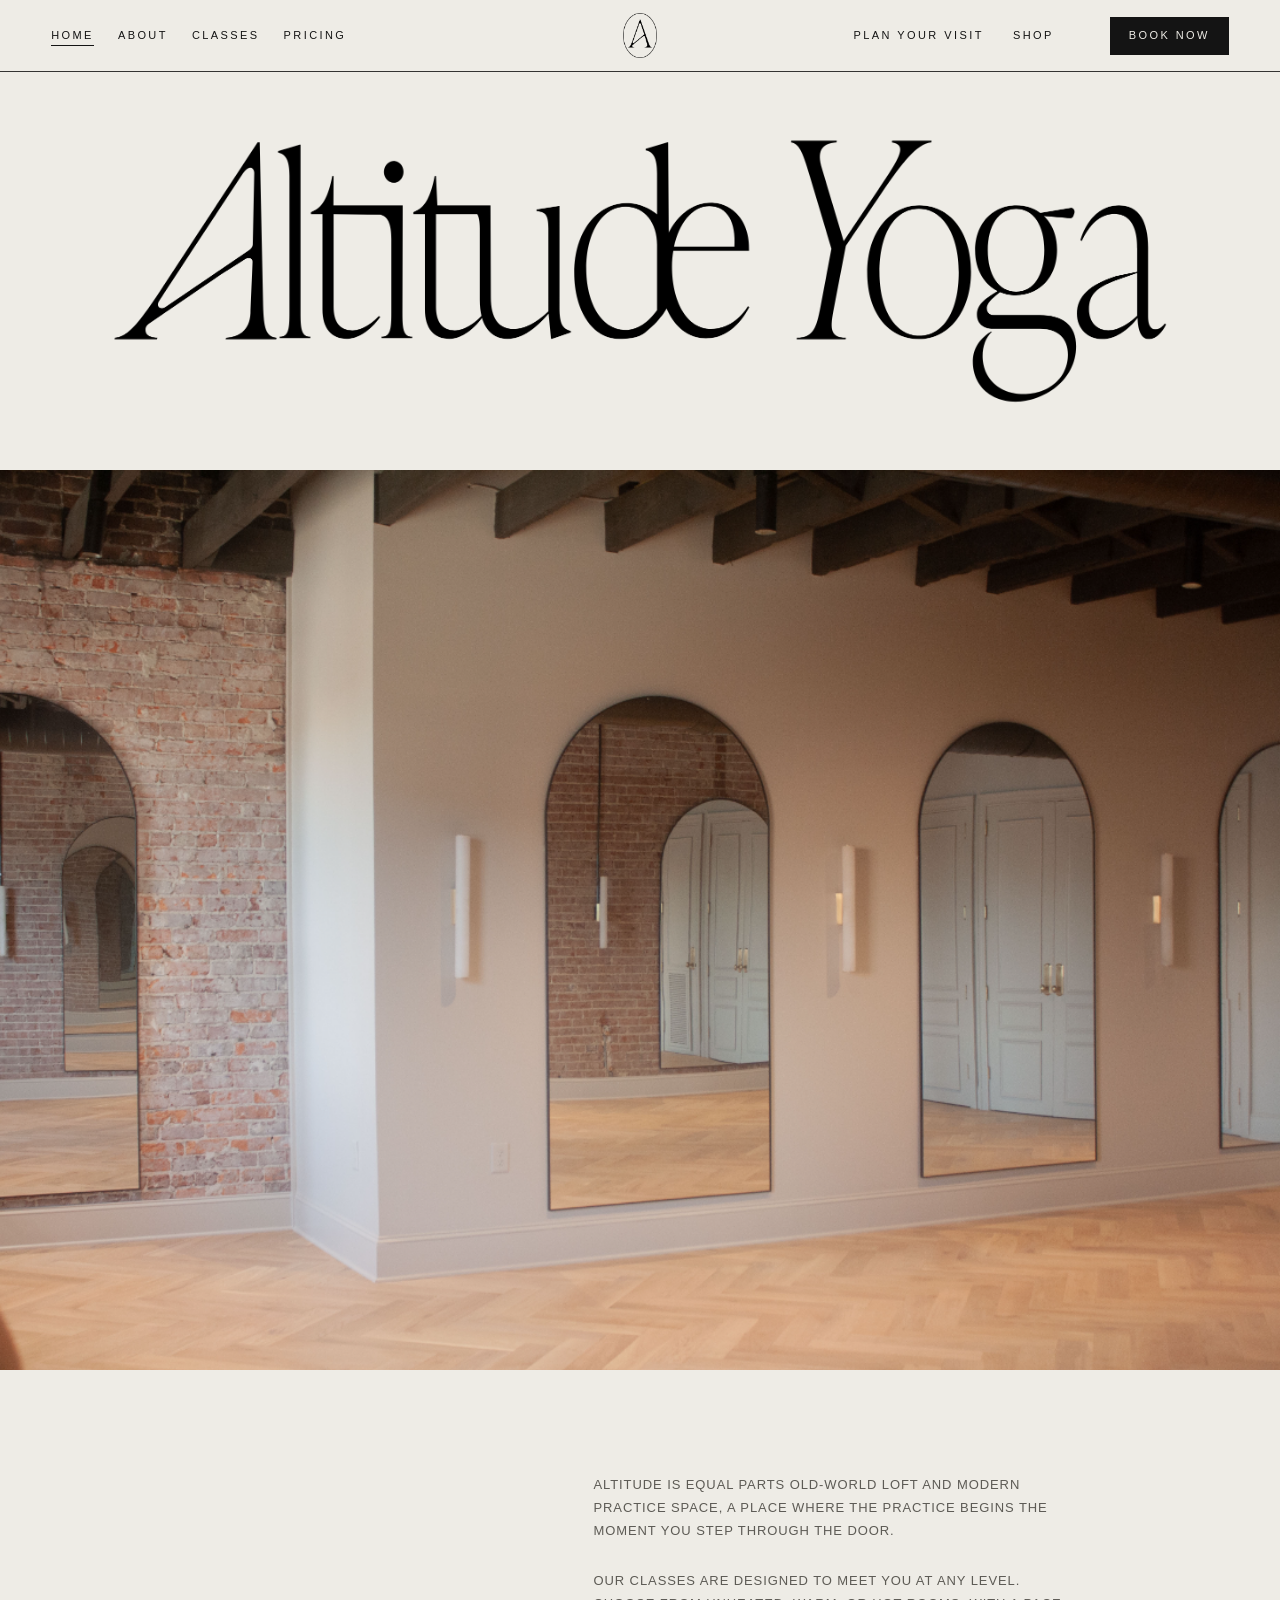
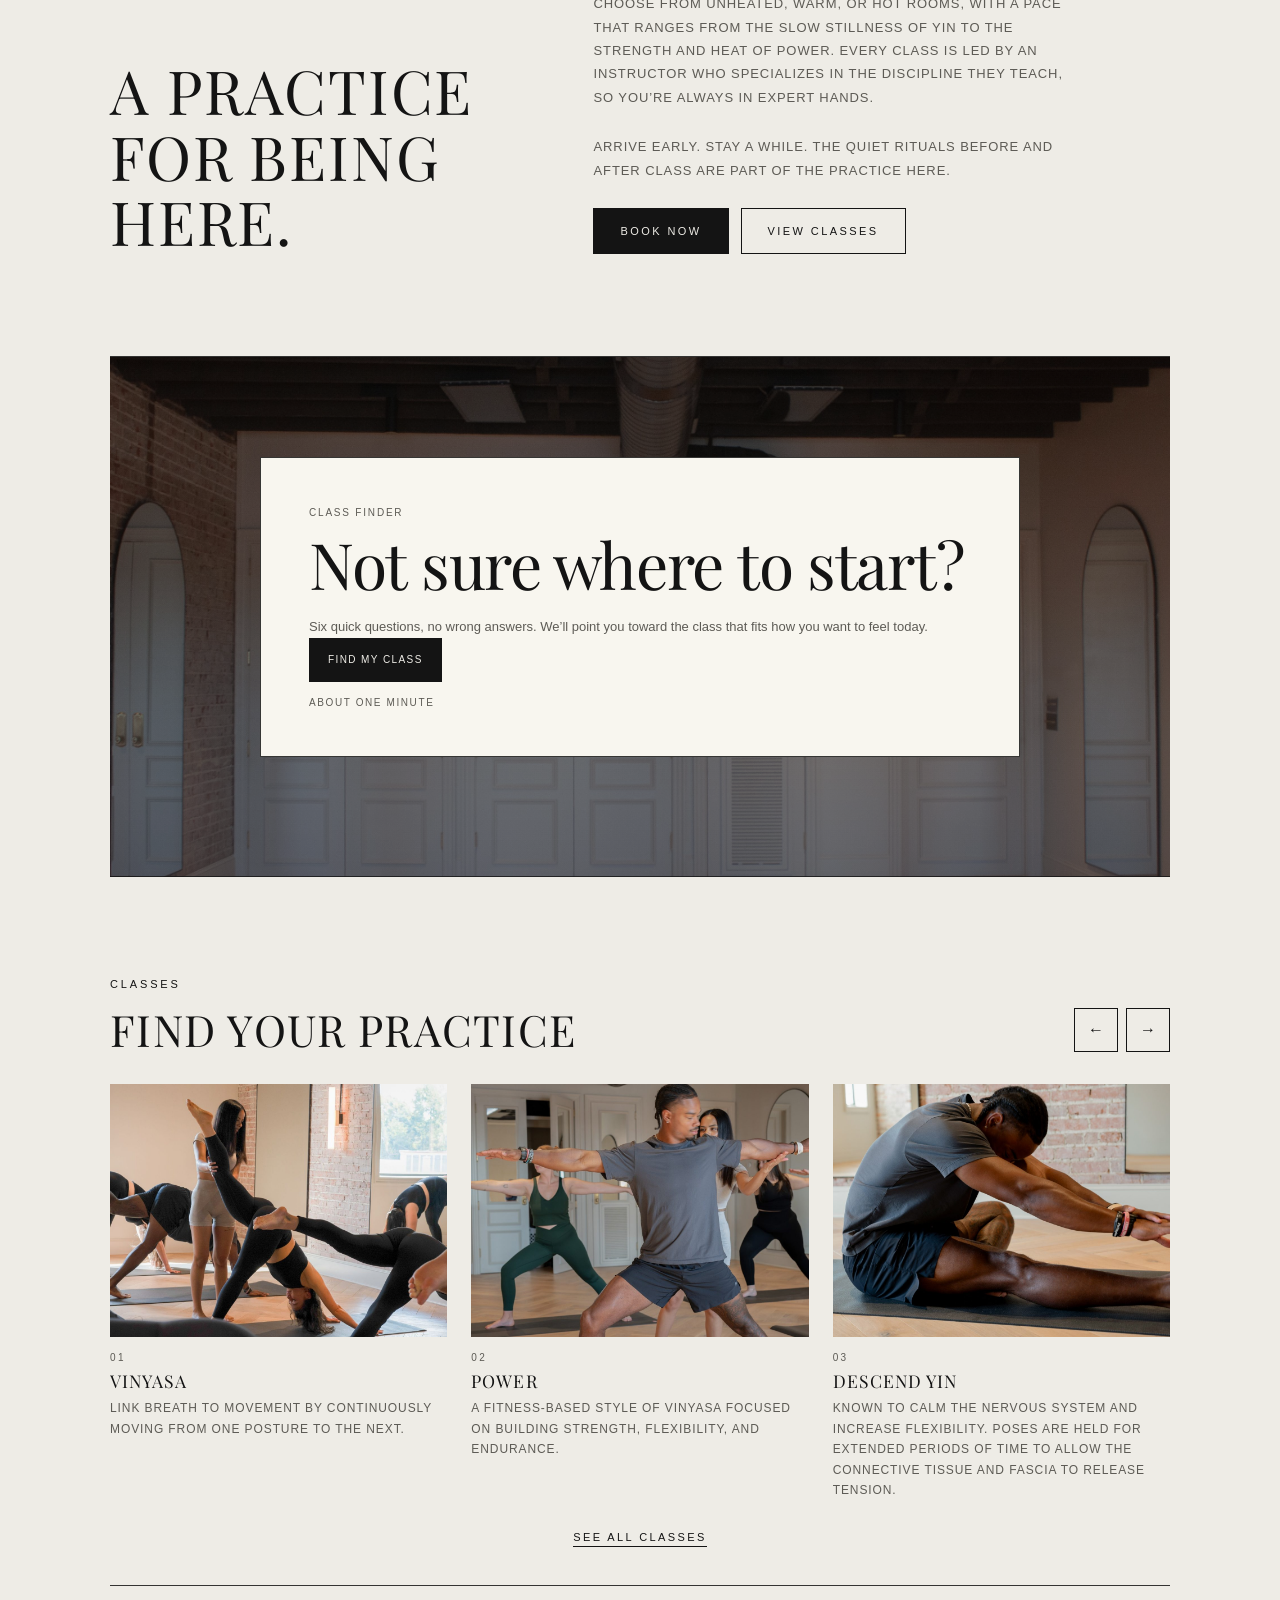
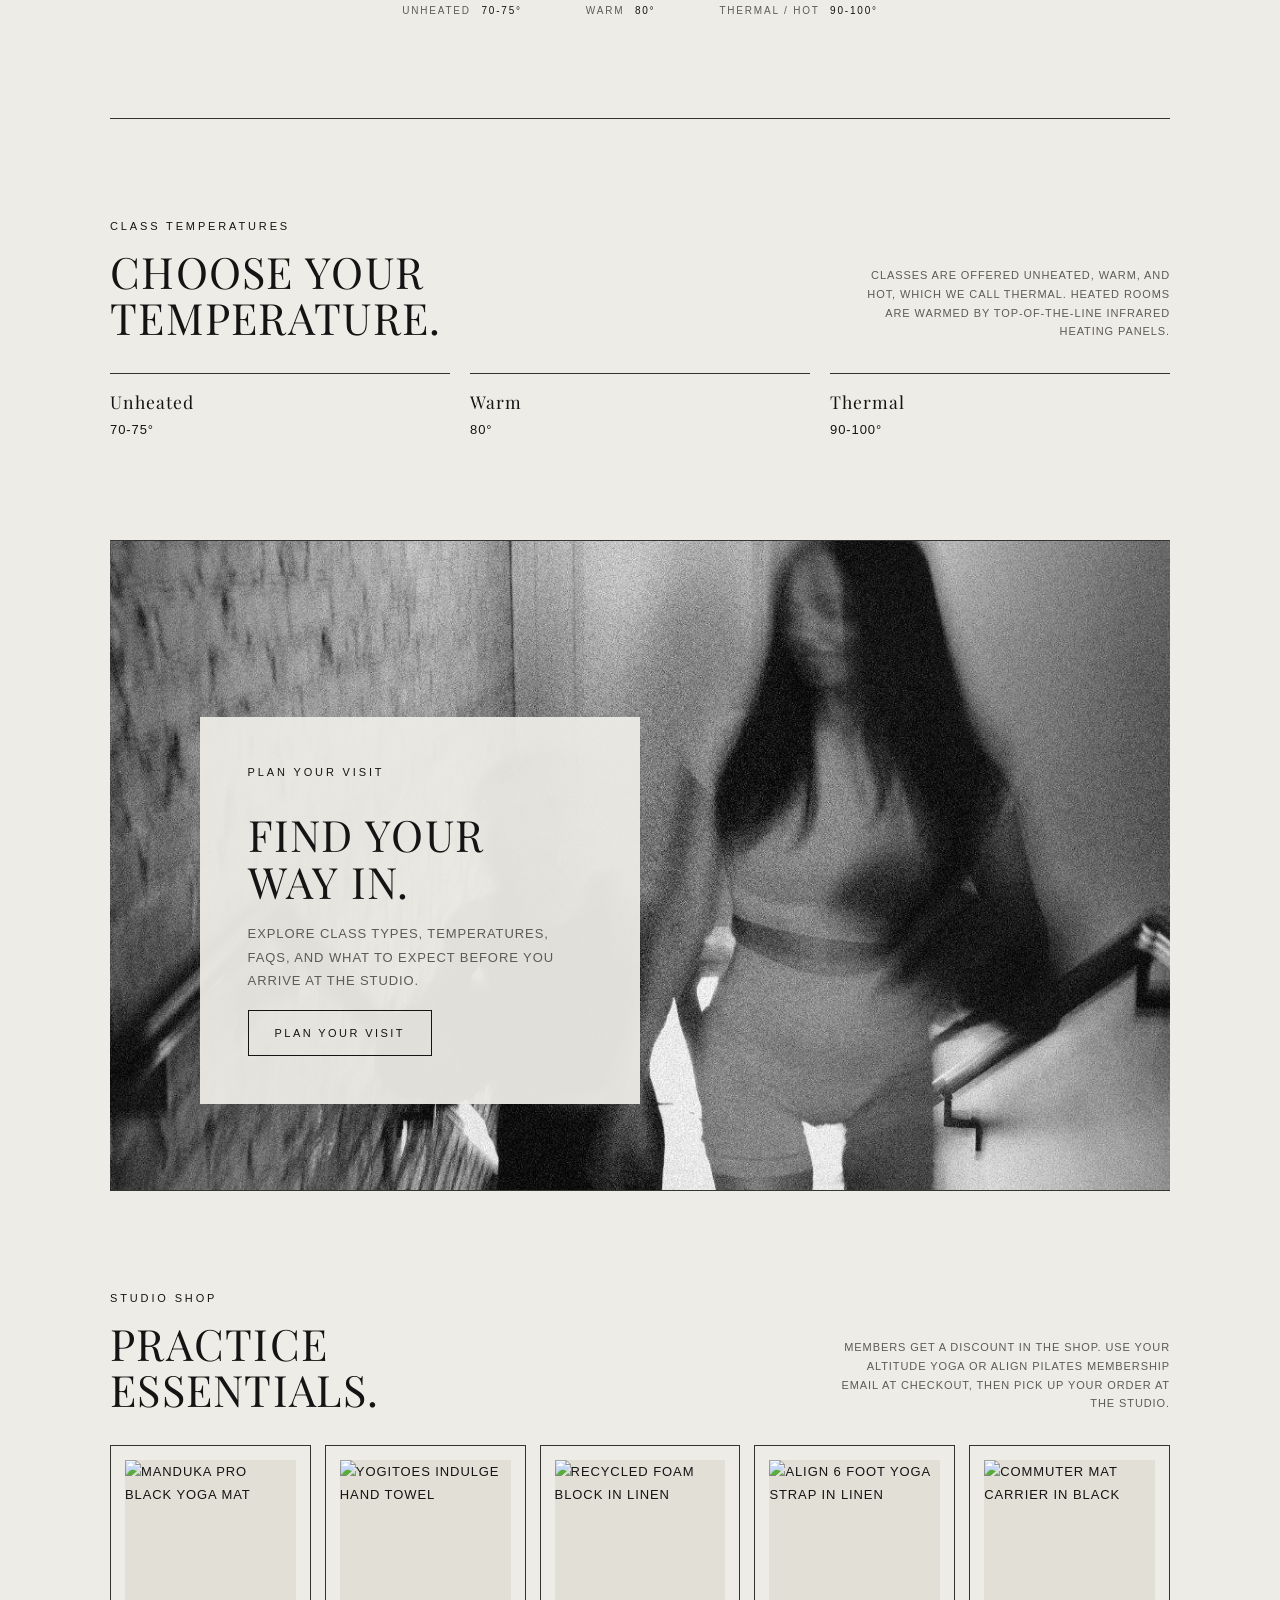
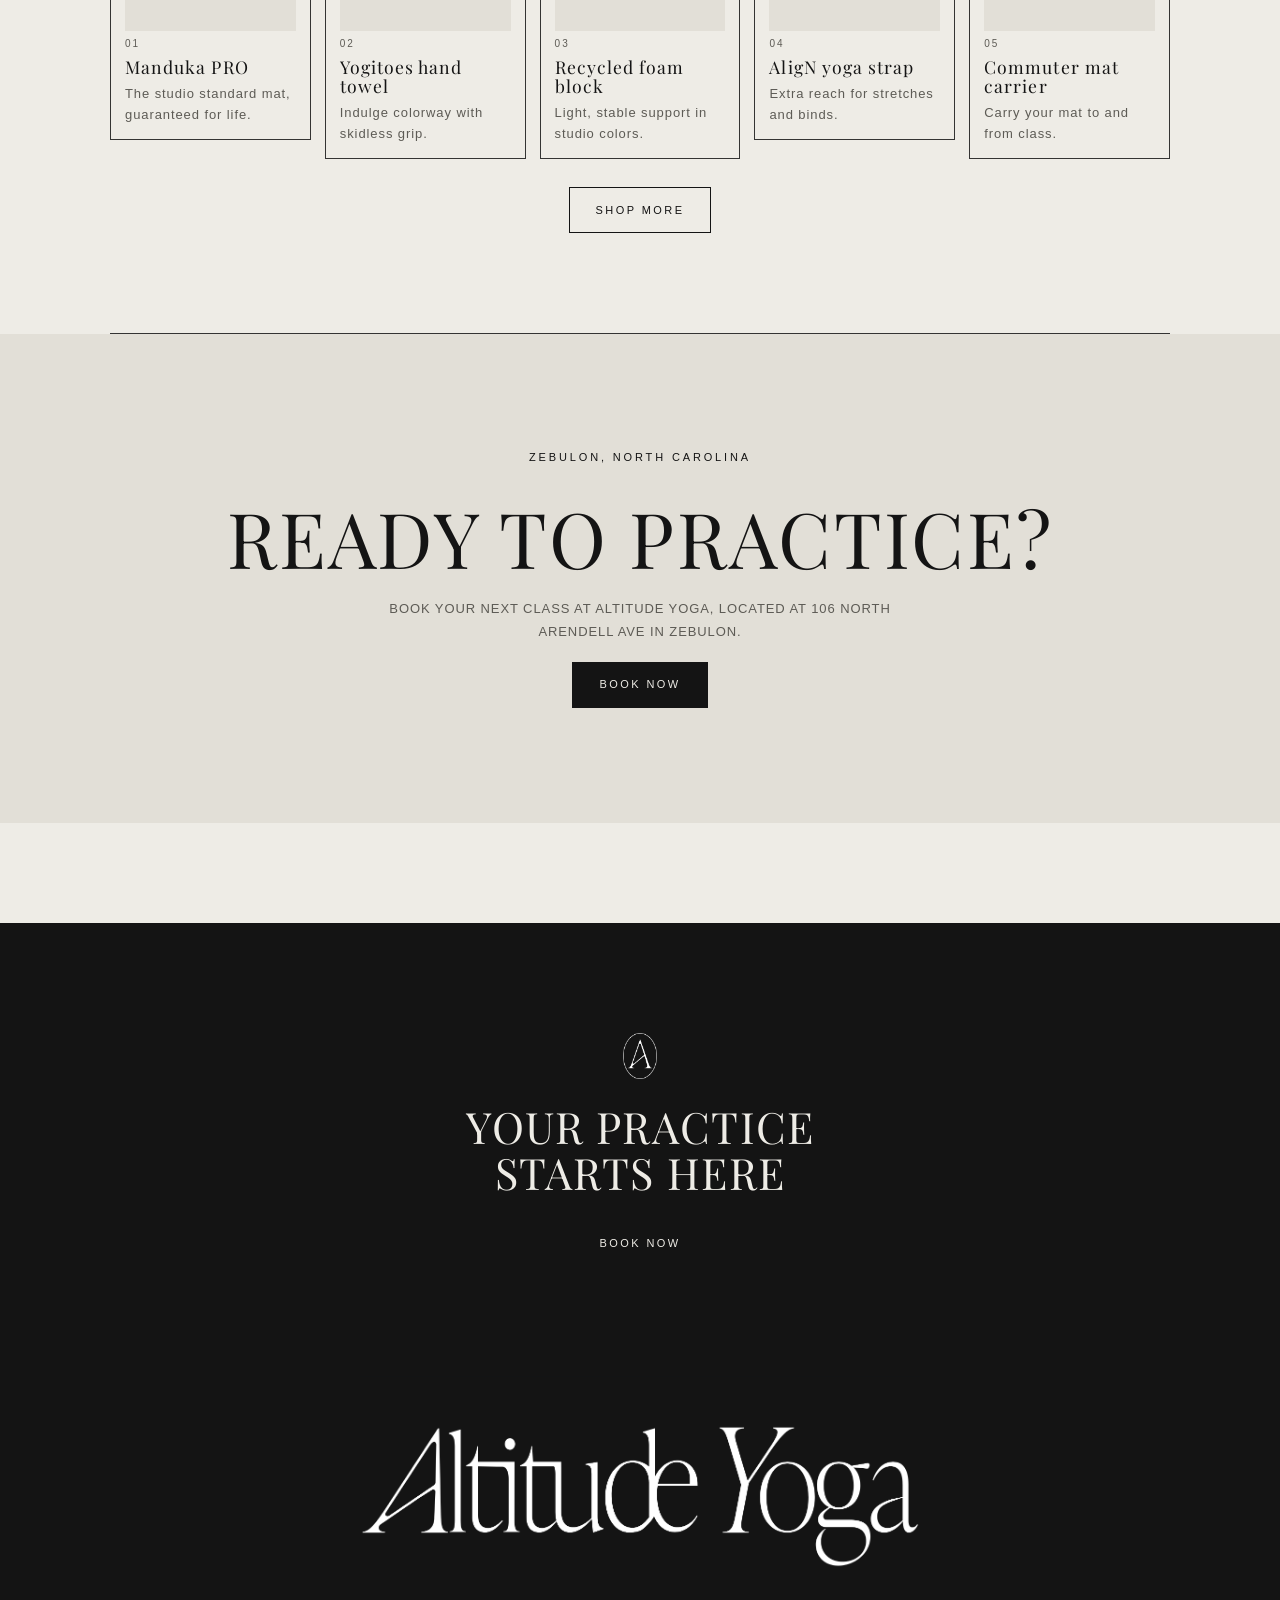
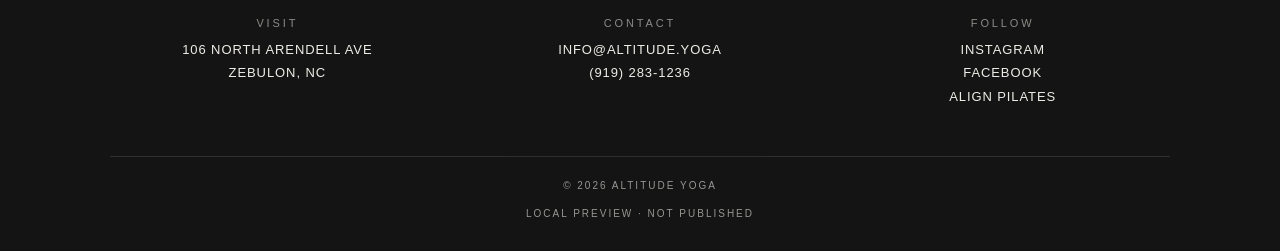
==== commit a2d54d05: "Stairs background, About and Plan Your Visit movement photos (v1.15) Co-Authored-By: Claude Opus 5.5" ====
--- a/03-build/index.html
+++ b/03-build/index.html
@@ -136,7 +136,7 @@
                         <p class="card-text">Known to calm the nervous system and increase flexibility. Poses are held for extended periods of time to allow the connective tissue and fascia to release tension.</p>
           </article>
           <article class="card">
-            <div class="card-img ratio-land"><img src="assets/studio/class-climb-descend.jpg" alt="Student in a low lunge with hands at heart" loading="lazy" width="1200" height="900" /></div>
+            <div class="card-img ratio-land"><img src="assets/studio/class-climb-descend.jpg" alt="Class lying on their mats in a supine stretch" loading="lazy" width="1200" height="900" /></div>
             <p class="card-num">04</p>
             <h3>Climb &amp; Descend</h3>
             <p class="card-text">The perfect blend of movement and stillness. Students will move through a slow vinyasa before slowing down with long, restorative holds.</p>
@@ -148,7 +148,7 @@
             <p class="card-text">This class blends the mindful movement of yoga with the strength and sculpting power of a full-body workout - yoga, dumbbell-based strength training, and a stretch cooldown all in one class.</p>
           </article>
           <article class="card">
-            <div class="card-img ratio-land"><img src="assets/studio/class-pilates.jpg" alt="Student lifting into wheel pose on the mat" loading="lazy" width="1200" height="900" /></div>
+            <div class="card-img ratio-land"><img src="assets/studio/class-pilates.jpg" alt="Student in a side plank lifting her top leg and arm" loading="lazy" width="1200" height="900" /></div>
             <p class="card-num">06</p>
             <h3>Aero: Mat Pilates</h3>
                         <p class="card-text">A mat Pilates class focused on core strength, control, and precise movement. Expect to feel the burn.</p>
@@ -173,7 +173,7 @@
 
       <section class="section wrap visit-preview" aria-labelledby="visit-preview-title">
         <div class="visit-preview-copy"><p class="eyebrow">Plan your visit</p><h2 id="visit-preview-title">Find your<br />way in.</h2><p class="muted">Explore class types, temperatures, FAQs, and what to expect before you arrive at the studio.</p><a class="btn btn-line" href="plan-your-visit.html">Plan your visit</a></div>
-        <img src="assets/studio/studio-stairwell.jpg" alt="Two glass pendant lights hanging above the studio stairwell" loading="lazy" />
+        <img src="assets/studio/studio-stairs-walking.jpg" alt="Two students walking up the studio stairwell beneath a glass pendant light" style="object-position: center 55%" loading="lazy" />
       </section>
 
       <section class="section wrap shop-preview" aria-labelledby="shop-title">
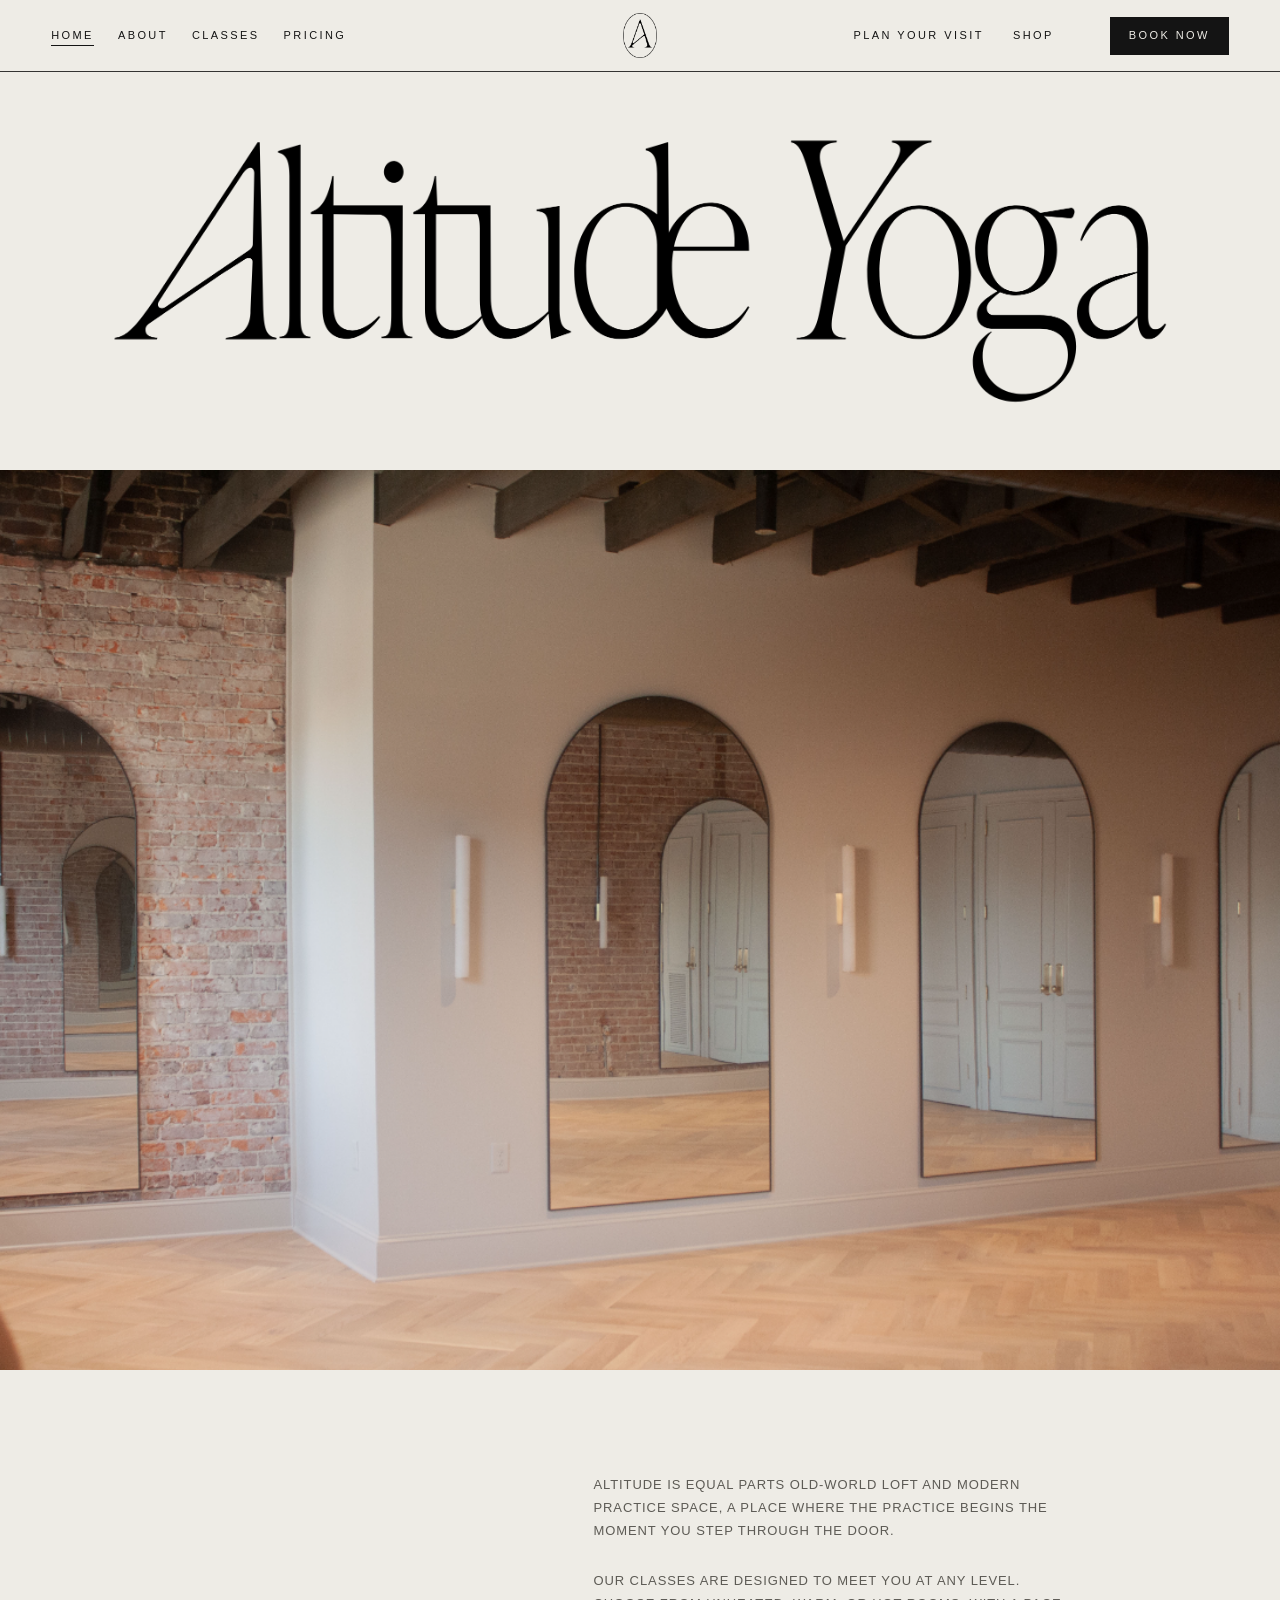
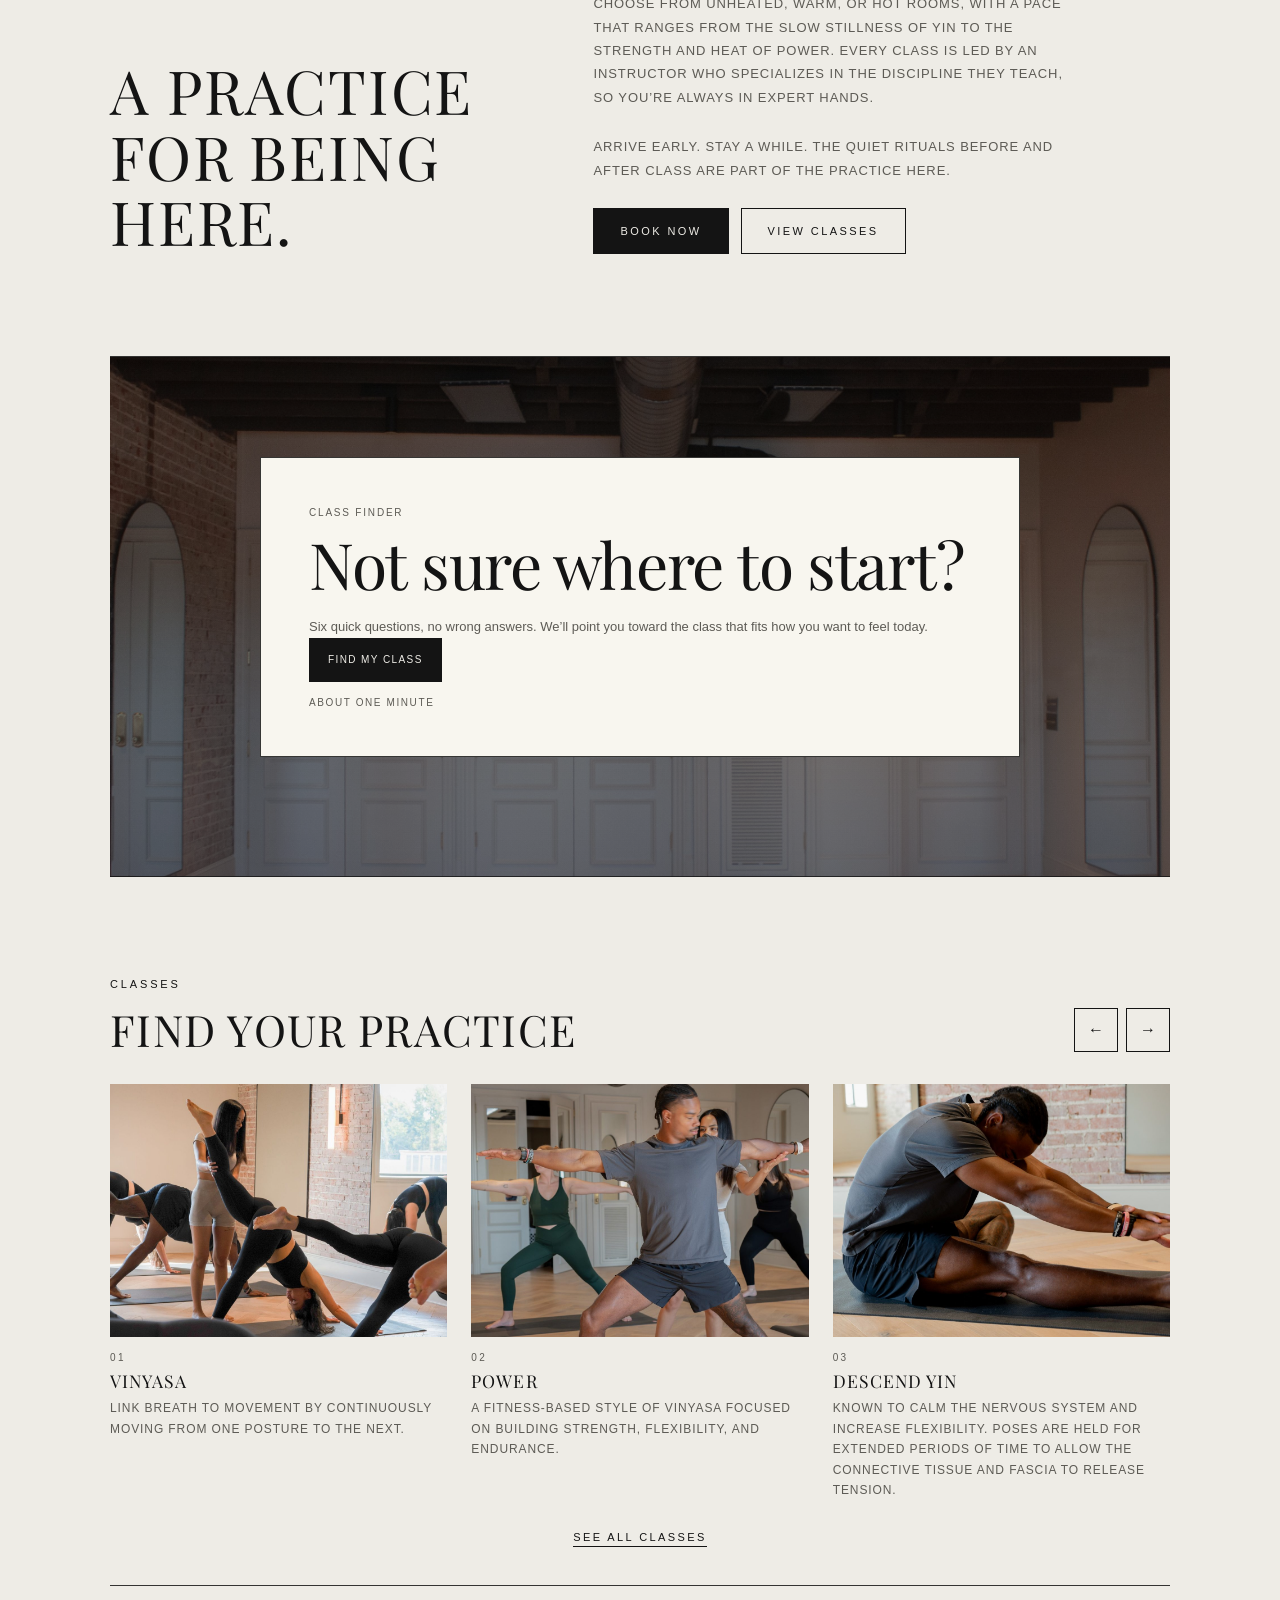
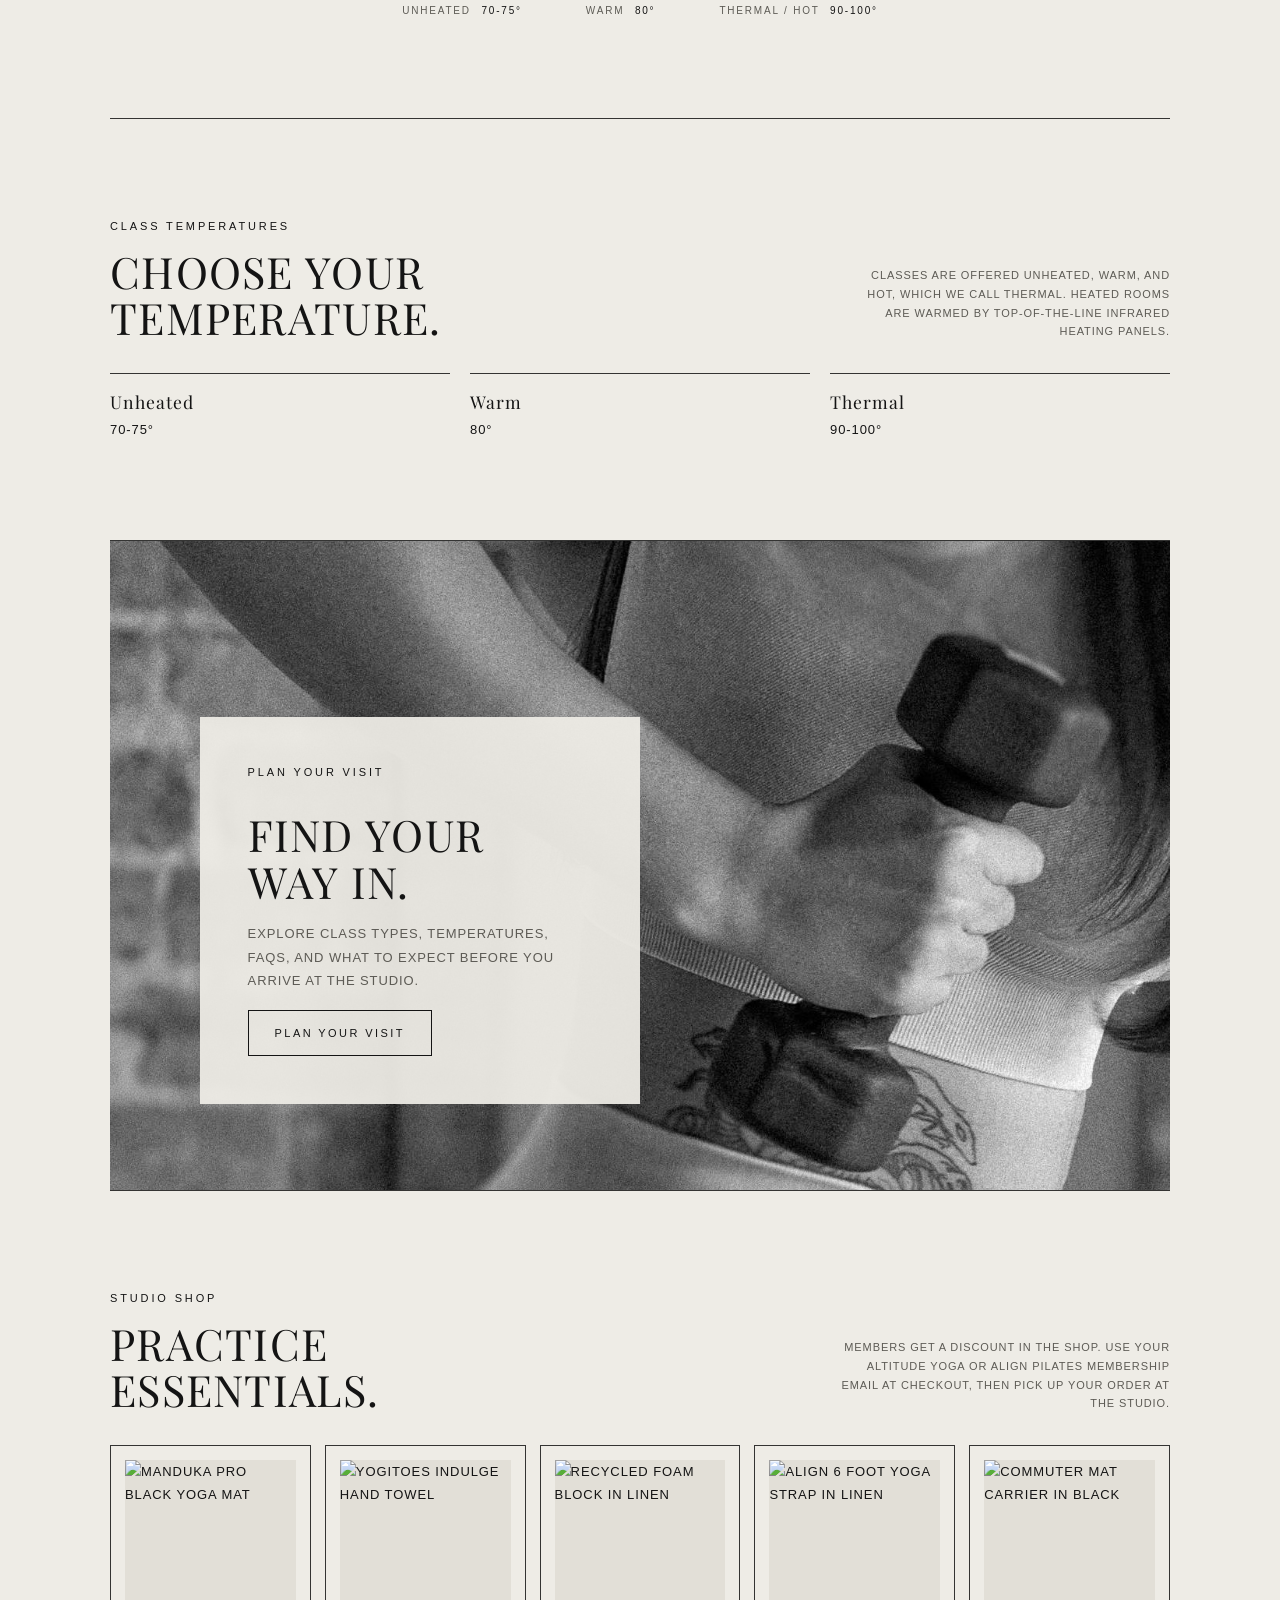
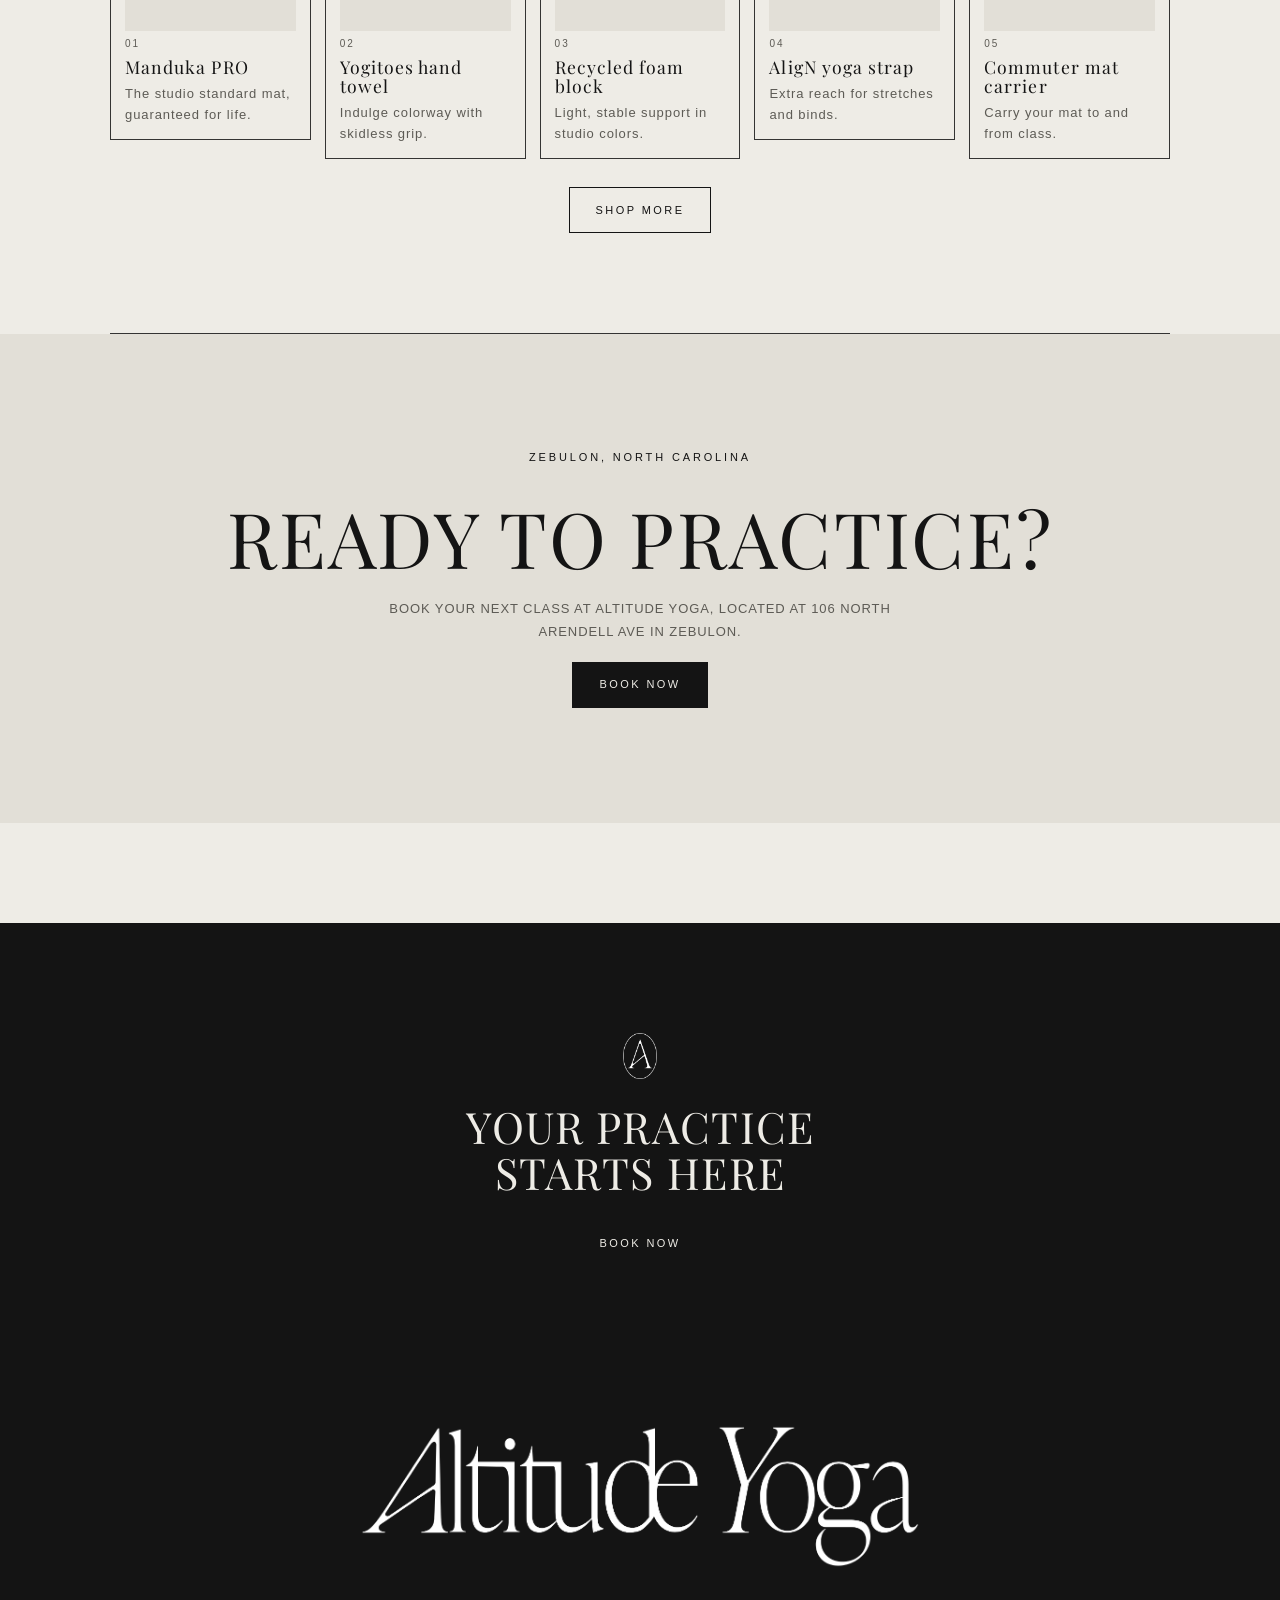
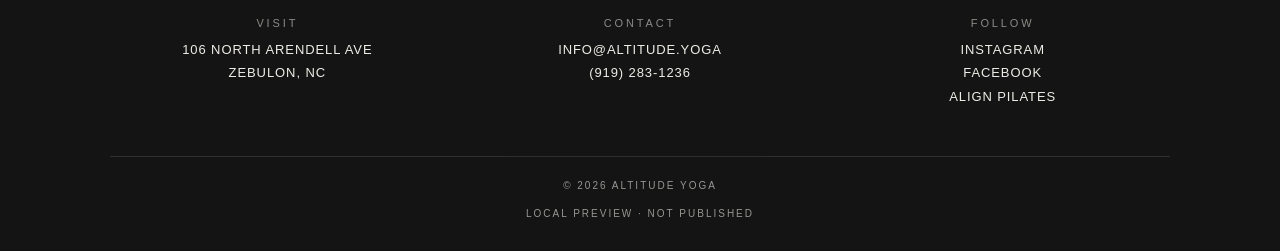
==== commit 69ed1e85: "Home page: hand-weight close-up as the Plan Your Visit background Co-Authored-By: Claude Opus 5.5 <n" ====
--- a/03-build/index.html
+++ b/03-build/index.html
@@ -173,7 +173,7 @@
 
       <section class="section wrap visit-preview" aria-labelledby="visit-preview-title">
         <div class="visit-preview-copy"><p class="eyebrow">Plan your visit</p><h2 id="visit-preview-title">Find your<br />way in.</h2><p class="muted">Explore class types, temperatures, FAQs, and what to expect before you arrive at the studio.</p><a class="btn btn-line" href="plan-your-visit.html">Plan your visit</a></div>
-        <img src="assets/studio/studio-stairs-walking.jpg" alt="Two students walking up the studio stairwell beneath a glass pendant light" style="object-position: center 55%" loading="lazy" />
+        <img src="assets/studio/studio-sculpt-weights.jpg" alt="Close-up of a student holding a hand weight against her back during a strength exercise" style="object-position: center 45%" loading="lazy" />
       </section>
 
       <section class="section wrap shop-preview" aria-labelledby="shop-title">
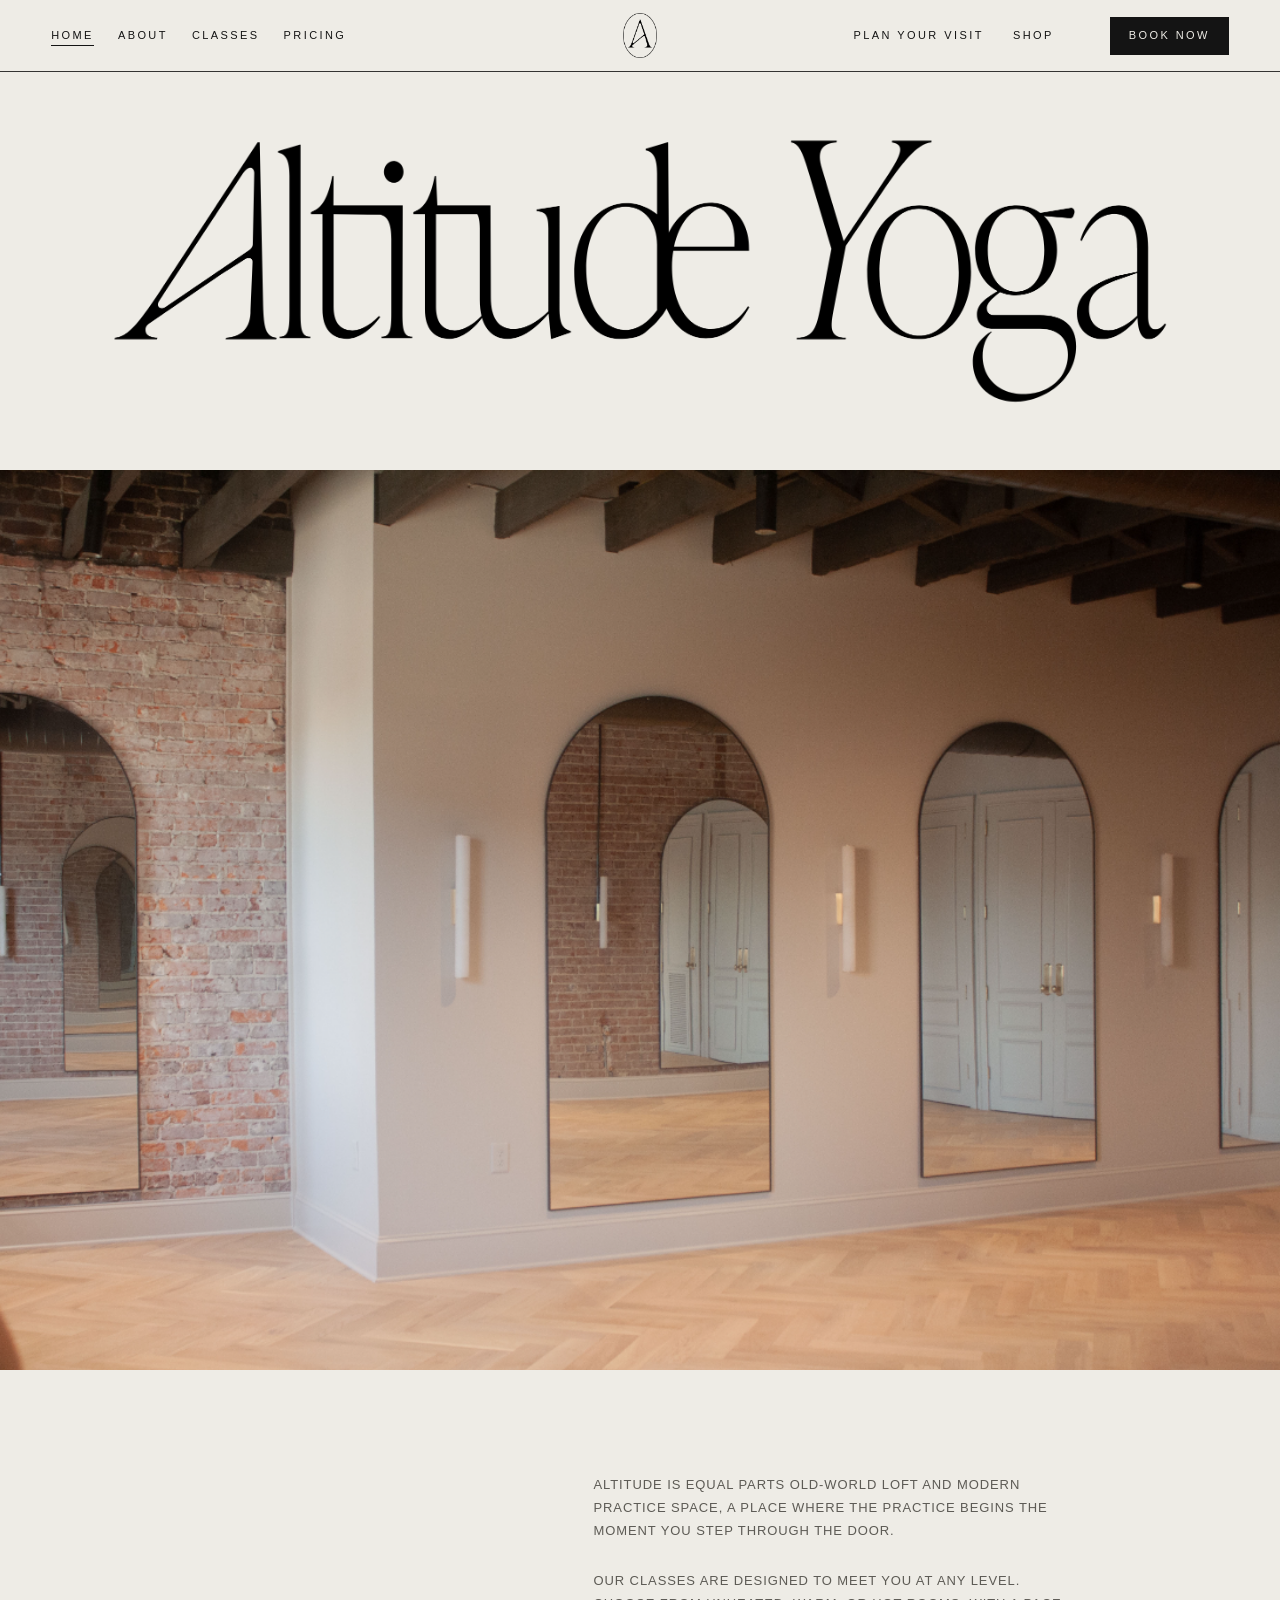
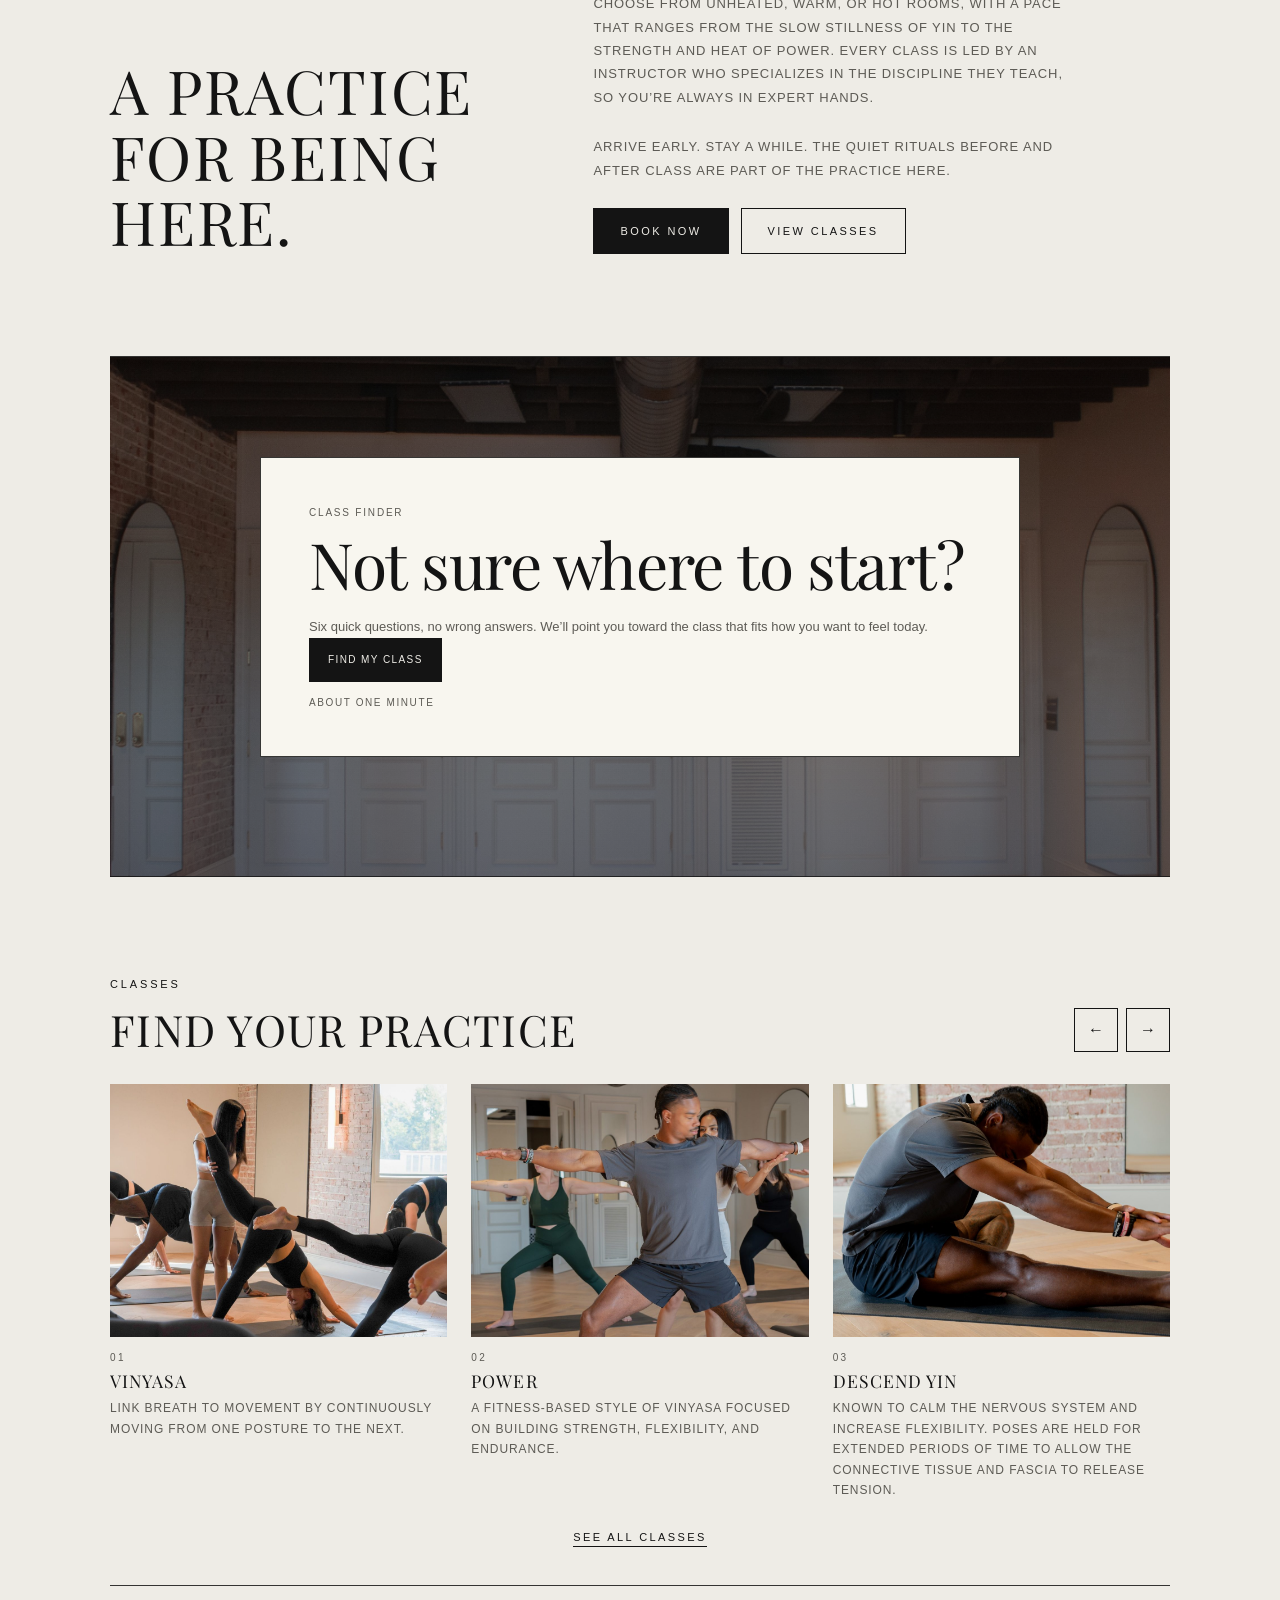
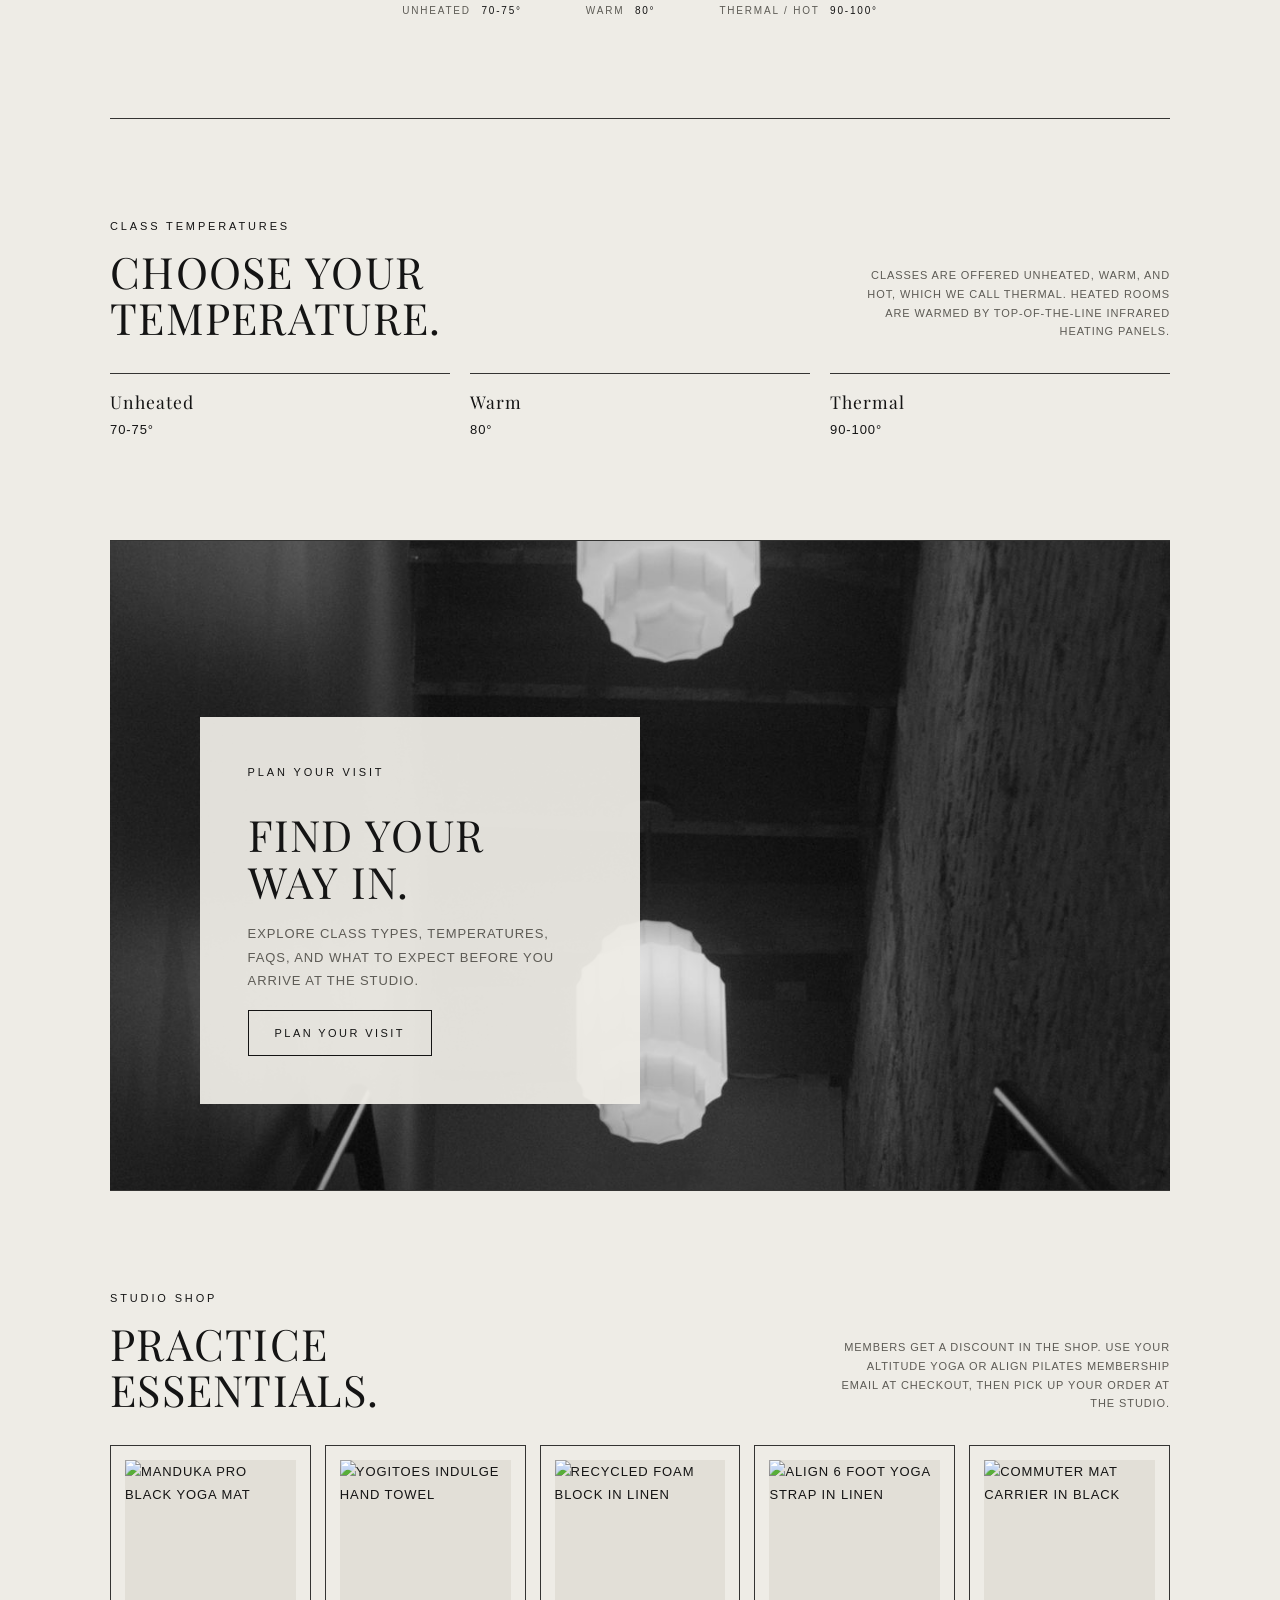
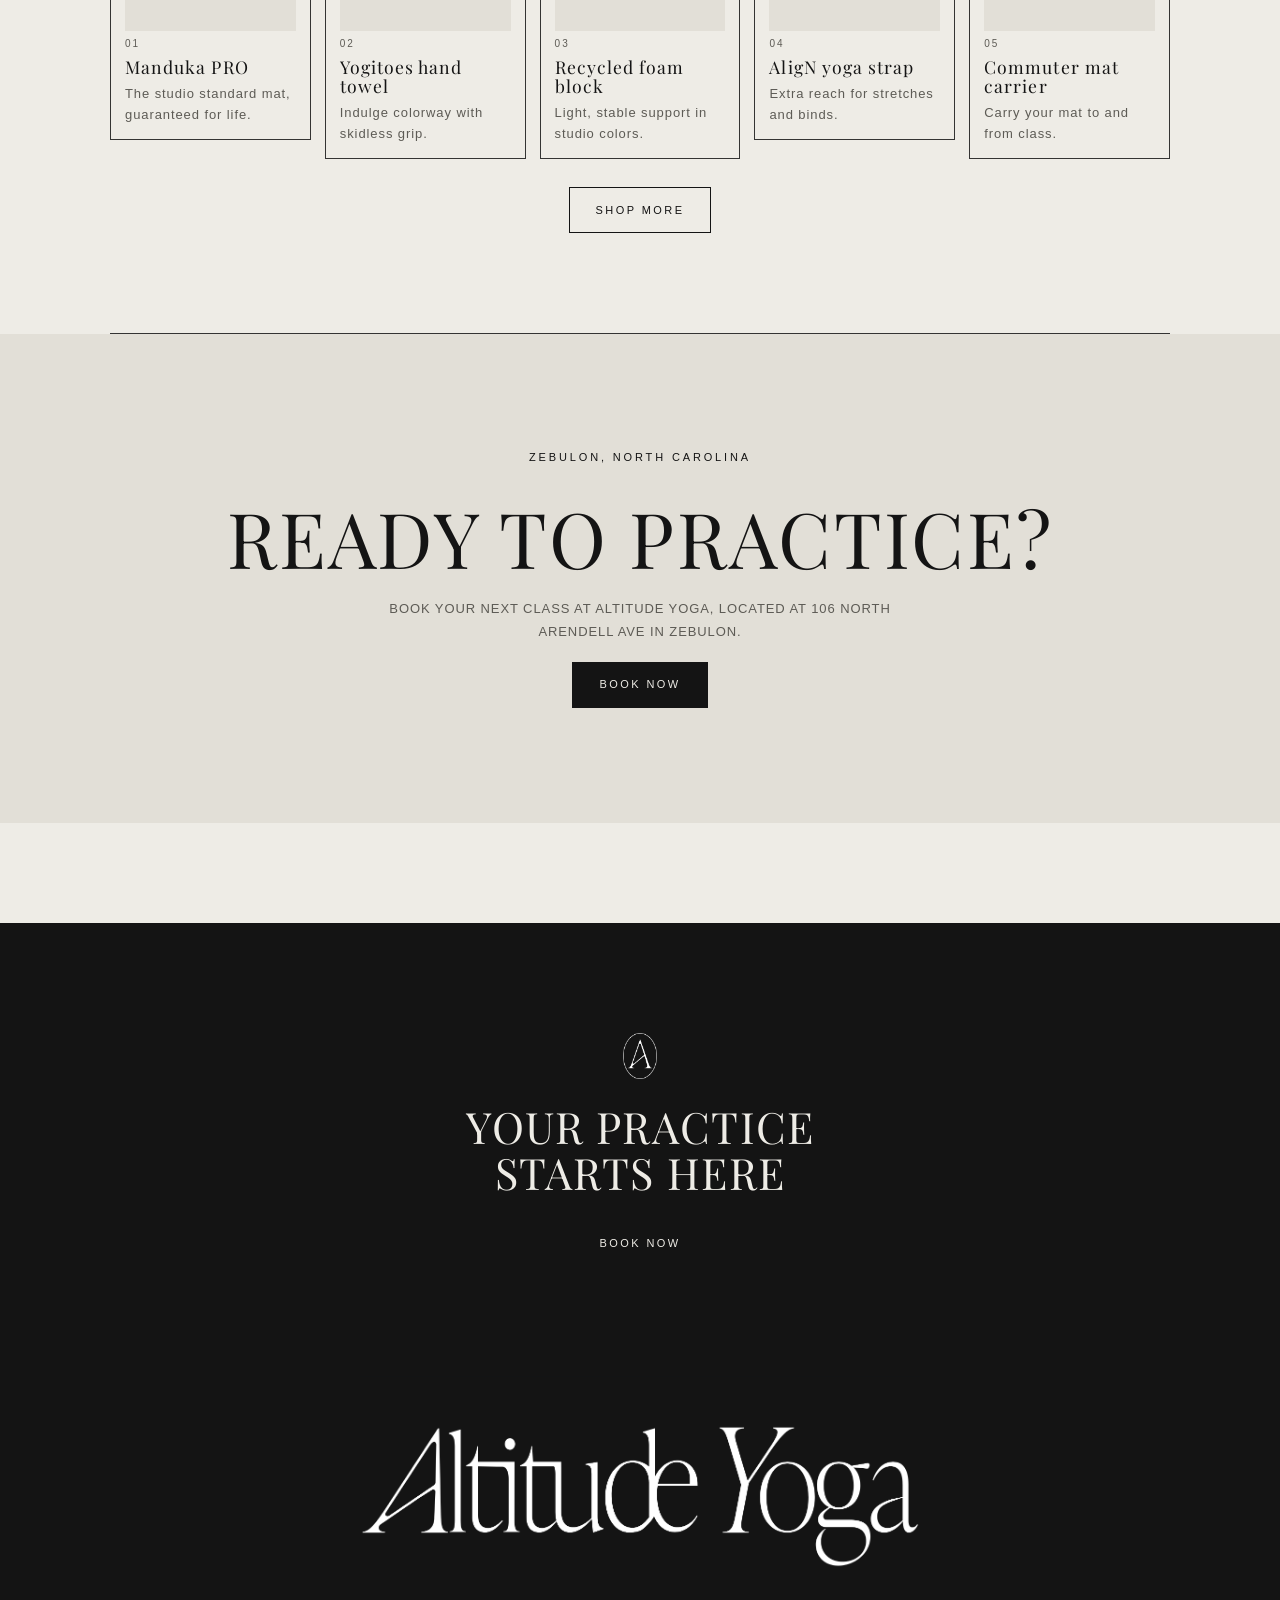
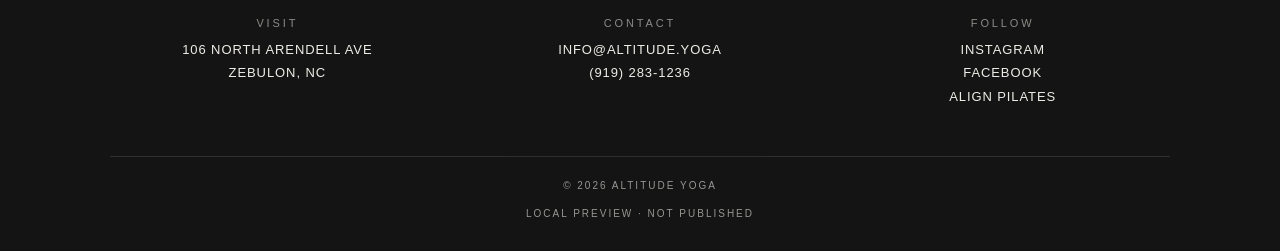
==== commit 04a8b60b: "Home page: keep the original stairwell background Co-Authored-By: Claude Opus 5.5 <noreply@anthropic" ====
--- a/03-build/index.html
+++ b/03-build/index.html
@@ -173,7 +173,7 @@
 
       <section class="section wrap visit-preview" aria-labelledby="visit-preview-title">
         <div class="visit-preview-copy"><p class="eyebrow">Plan your visit</p><h2 id="visit-preview-title">Find your<br />way in.</h2><p class="muted">Explore class types, temperatures, FAQs, and what to expect before you arrive at the studio.</p><a class="btn btn-line" href="plan-your-visit.html">Plan your visit</a></div>
-        <img src="assets/studio/studio-sculpt-weights.jpg" alt="Close-up of a student holding a hand weight against her back during a strength exercise" style="object-position: center 45%" loading="lazy" />
+        <img src="assets/studio/studio-stairwell.jpg" alt="Two glass pendant lights hanging above the studio stairwell" loading="lazy" />
       </section>
 
       <section class="section wrap shop-preview" aria-labelledby="shop-title">
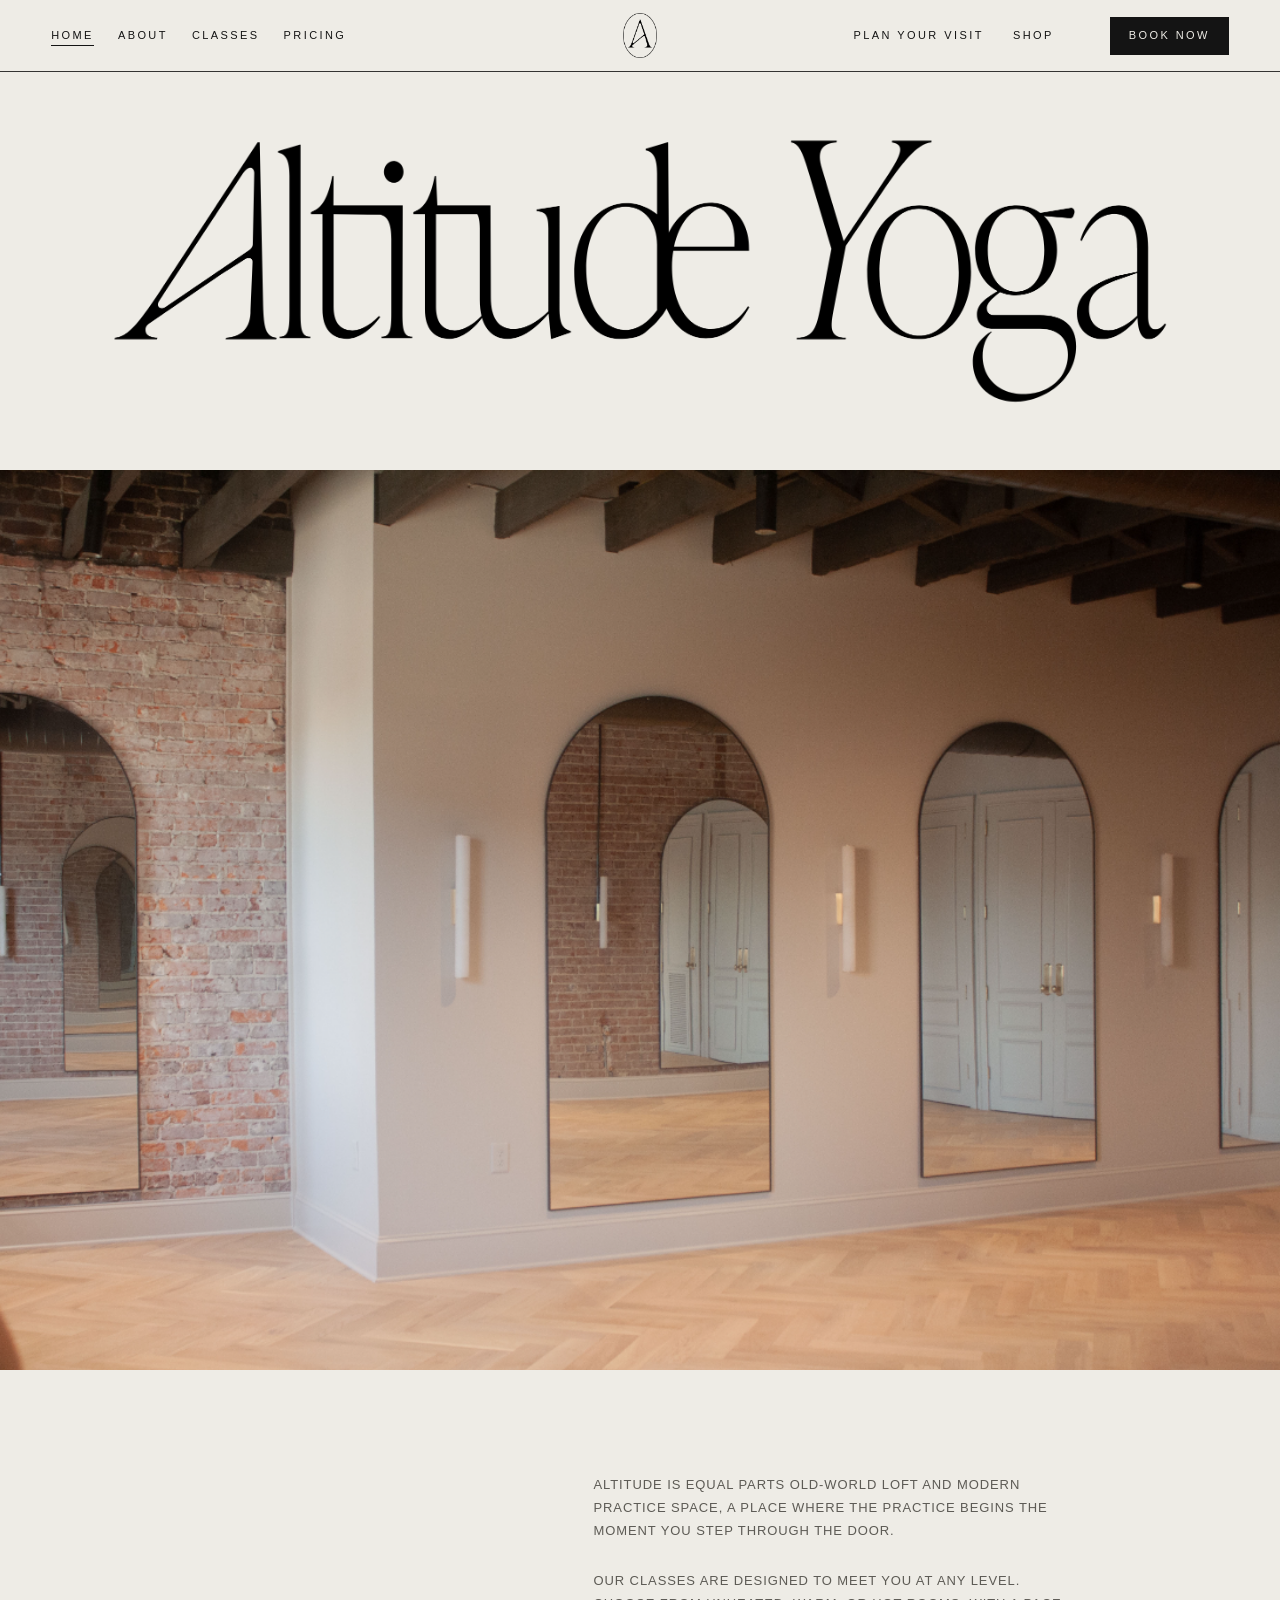
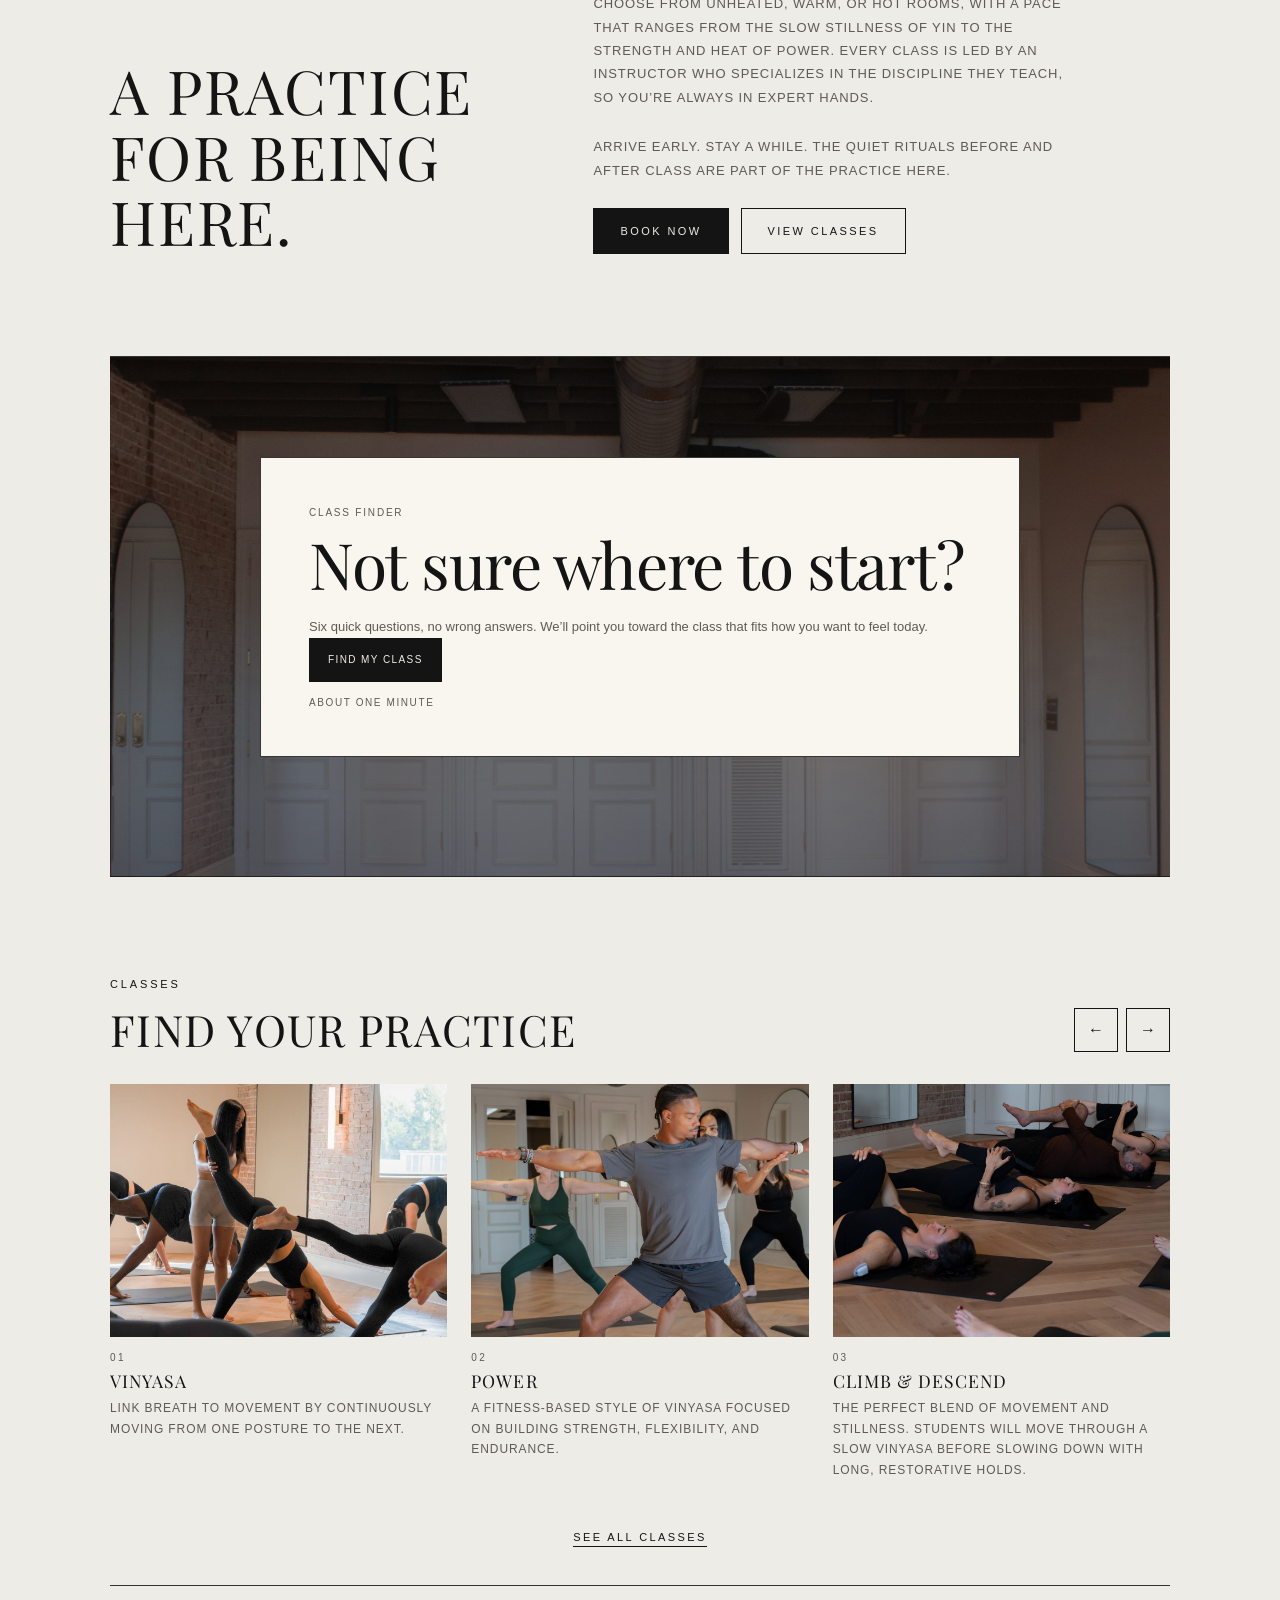
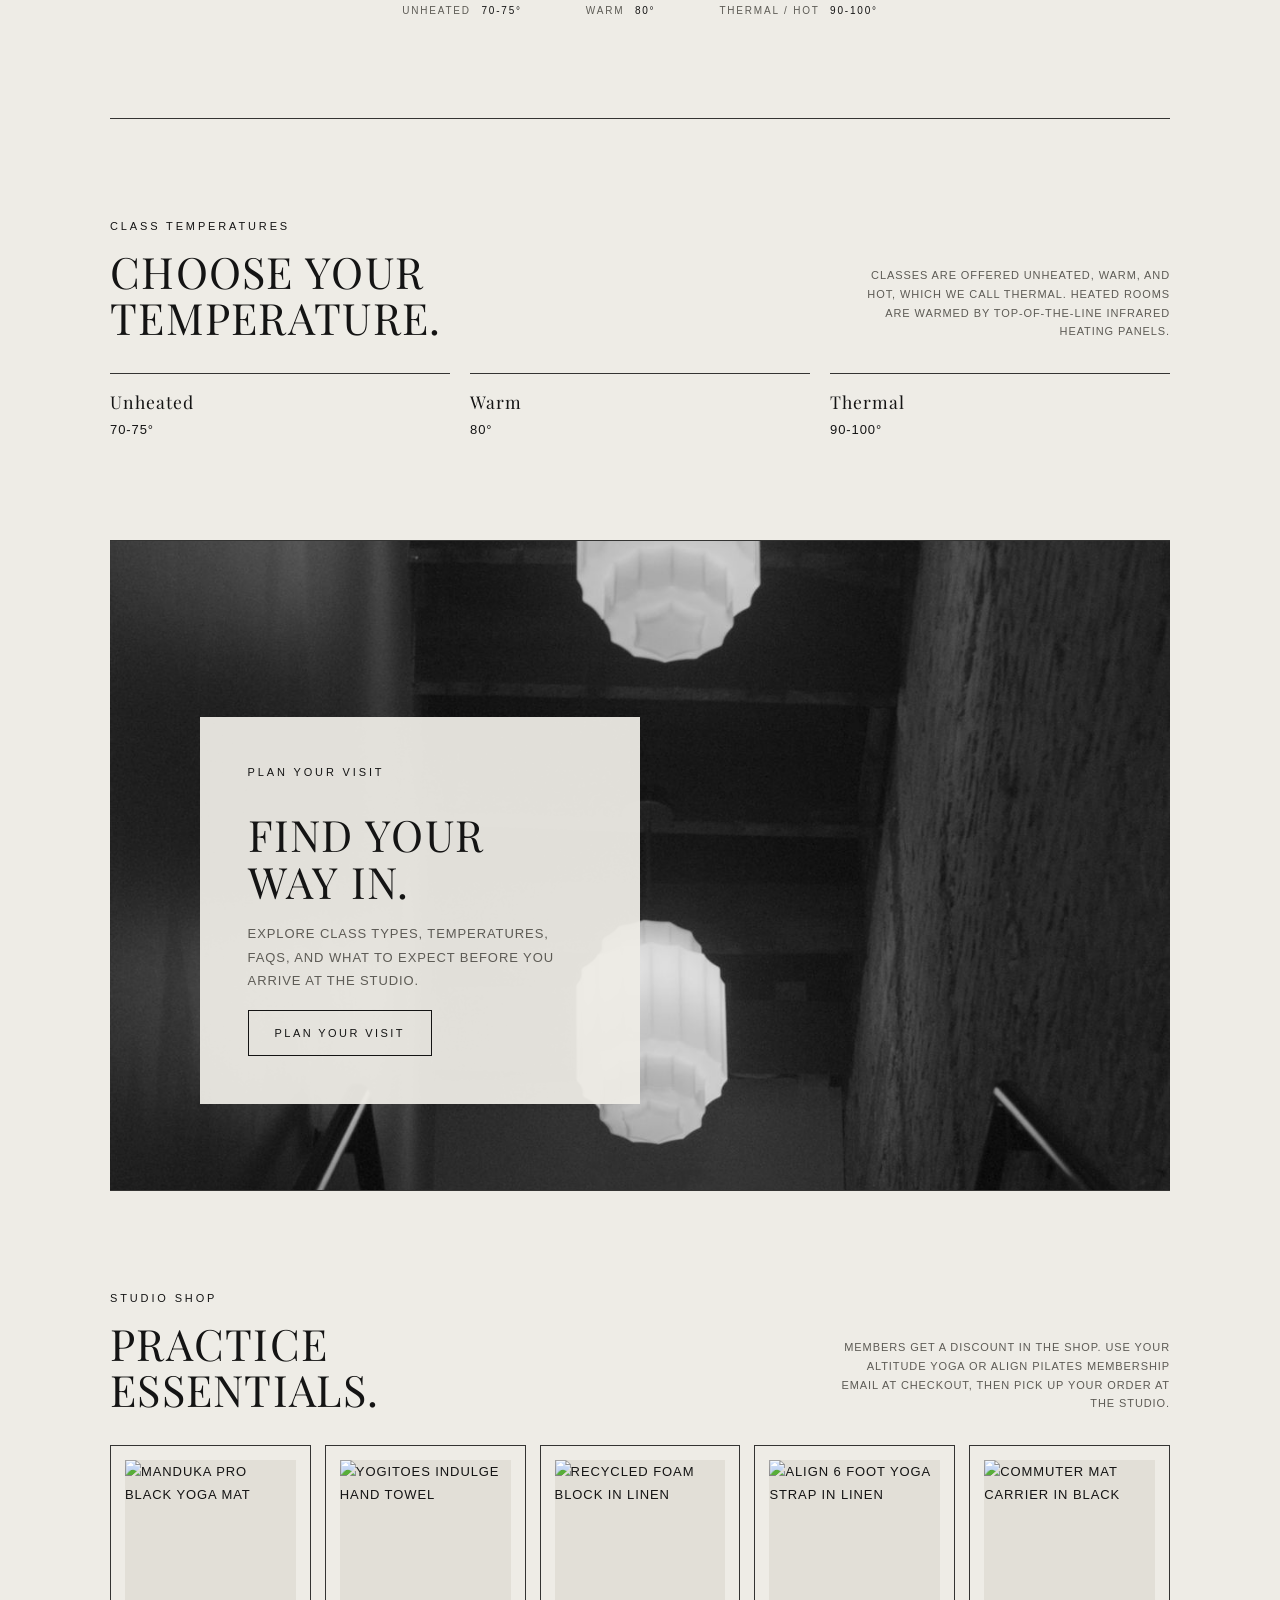
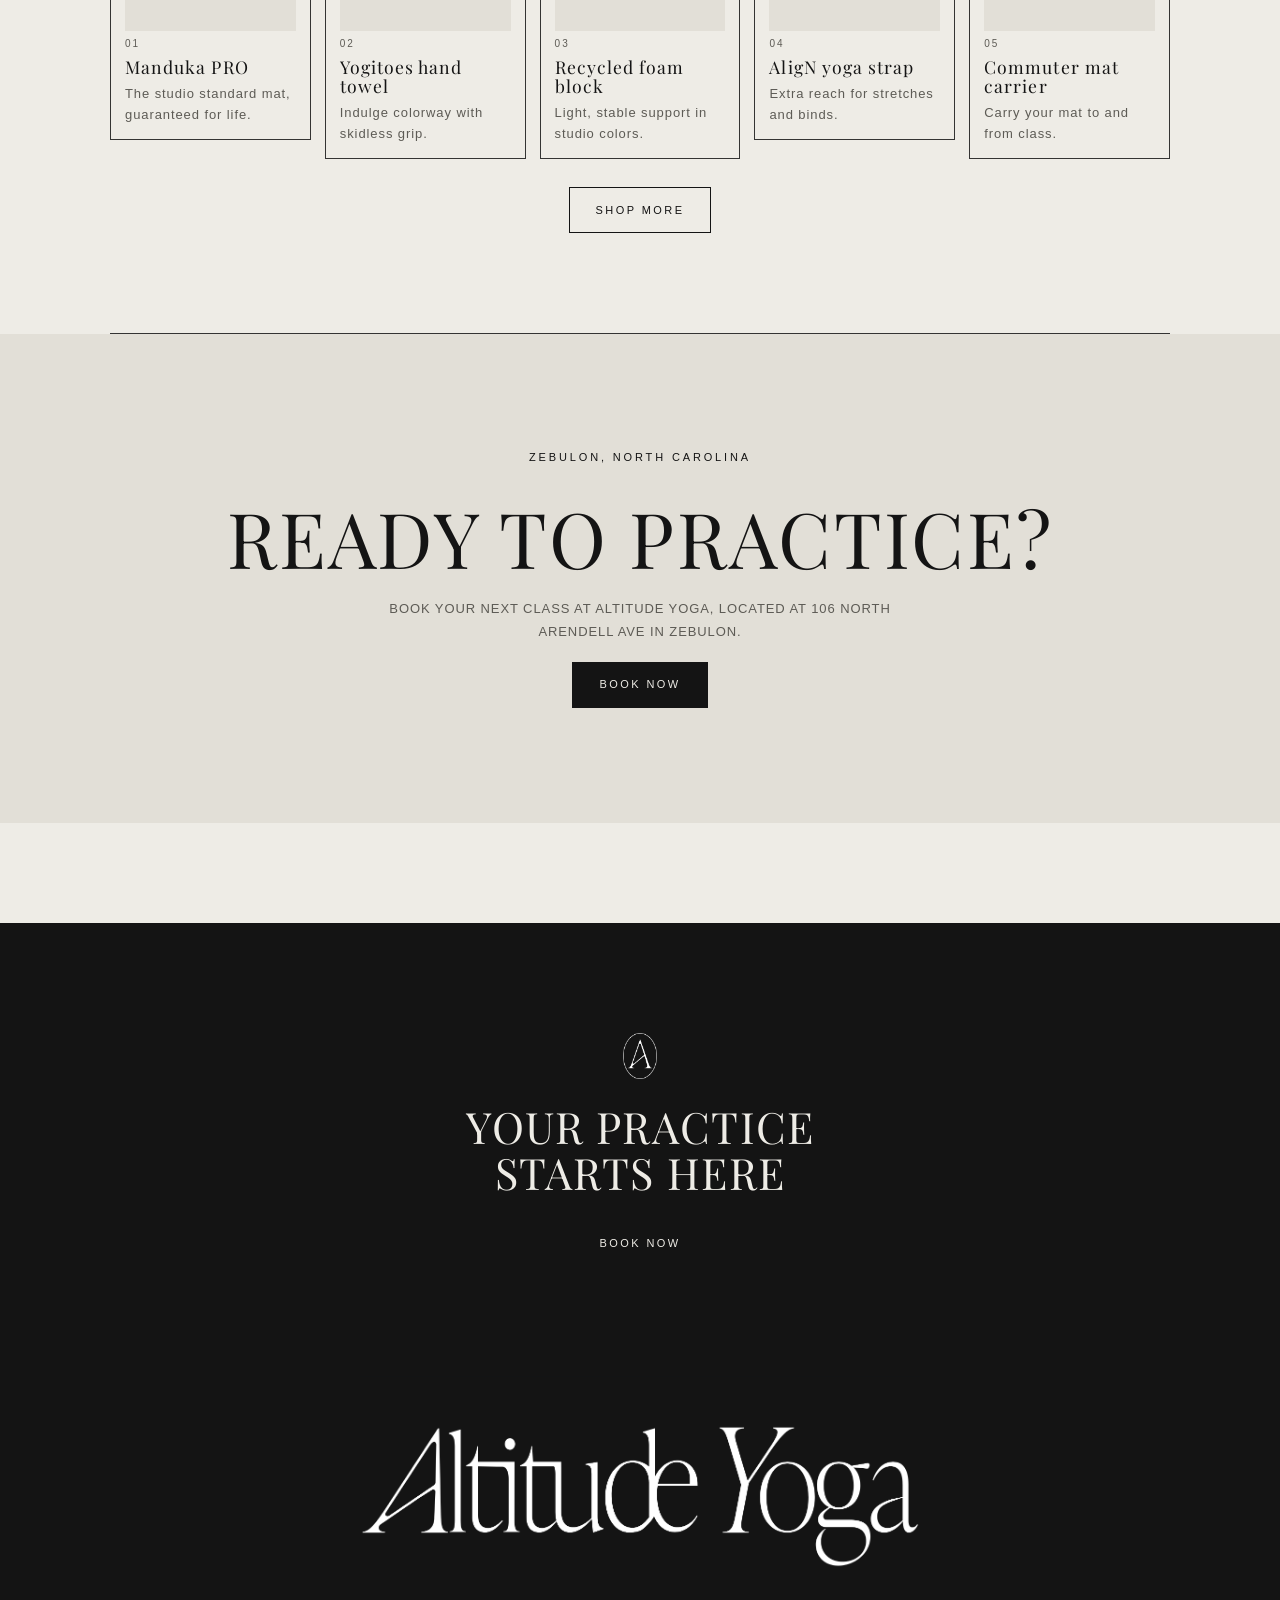
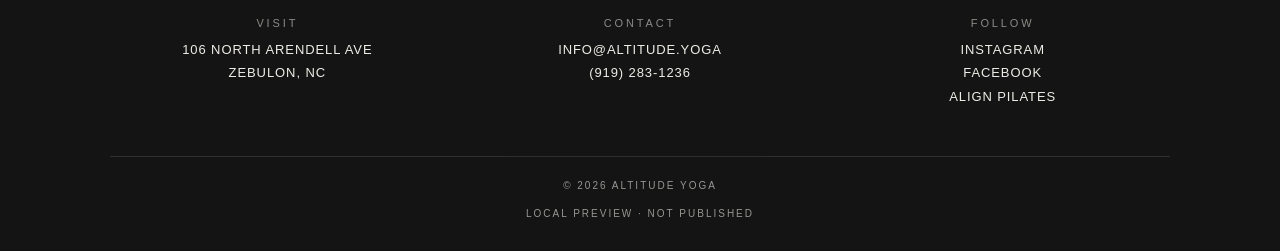
==== commit 803b405a: "Home page: reorder class cards so the same people aren't side by side (v1.16) Co-Authored-By: Claude" ====
--- a/03-build/index.html
+++ b/03-build/index.html
@@ -130,22 +130,22 @@
             <p class="card-text">A fitness-based style of vinyasa focused on building strength, flexibility, and endurance.</p>
           </article>
           <article class="card">
+            <div class="card-img ratio-land"><img src="assets/studio/class-climb-descend.jpg" alt="Class lying on their mats in a supine stretch" loading="lazy" width="1200" height="900" /></div>
+            <p class="card-num">03</p>
+            <h3>Climb &amp; Descend</h3>
+            <p class="card-text">The perfect blend of movement and stillness. Students will move through a slow vinyasa before slowing down with long, restorative holds.</p>
+          </article>
+          <article class="card">
+            <div class="card-img ratio-land"><img src="assets/studio/class-sculpt.jpg" alt="Student in a lunge holding hand weights during Yoga Sculpt" loading="lazy" width="1200" height="900" /></div>
+            <p class="card-num">04</p>
+            <h3>Yoga Sculpt</h3>
+            <p class="card-text">This class blends the mindful movement of yoga with the strength and sculpting power of a full-body workout - yoga, dumbbell-based strength training, and a stretch cooldown all in one class.</p>
+          </article>
+          <article class="card">
             <div class="card-img ratio-land"><img src="assets/studio/class-yin.jpg" alt="Student folding forward in a long seated hold" loading="lazy" width="1200" height="900" /></div>
-            <p class="card-num">03</p>
+            <p class="card-num">05</p>
             <h3>Descend Yin</h3>
                         <p class="card-text">Known to calm the nervous system and increase flexibility. Poses are held for extended periods of time to allow the connective tissue and fascia to release tension.</p>
-          </article>
-          <article class="card">
-            <div class="card-img ratio-land"><img src="assets/studio/class-climb-descend.jpg" alt="Class lying on their mats in a supine stretch" loading="lazy" width="1200" height="900" /></div>
-            <p class="card-num">04</p>
-            <h3>Climb &amp; Descend</h3>
-            <p class="card-text">The perfect blend of movement and stillness. Students will move through a slow vinyasa before slowing down with long, restorative holds.</p>
-          </article>
-          <article class="card">
-            <div class="card-img ratio-land"><img src="assets/studio/class-sculpt.jpg" alt="Student in a lunge holding hand weights during Yoga Sculpt" loading="lazy" width="1200" height="900" /></div>
-            <p class="card-num">05</p>
-            <h3>Yoga Sculpt</h3>
-            <p class="card-text">This class blends the mindful movement of yoga with the strength and sculpting power of a full-body workout - yoga, dumbbell-based strength training, and a stretch cooldown all in one class.</p>
           </article>
           <article class="card">
             <div class="card-img ratio-land"><img src="assets/studio/class-pilates.jpg" alt="Student in a side plank lifting her top leg and arm" loading="lazy" width="1200" height="900" /></div>
